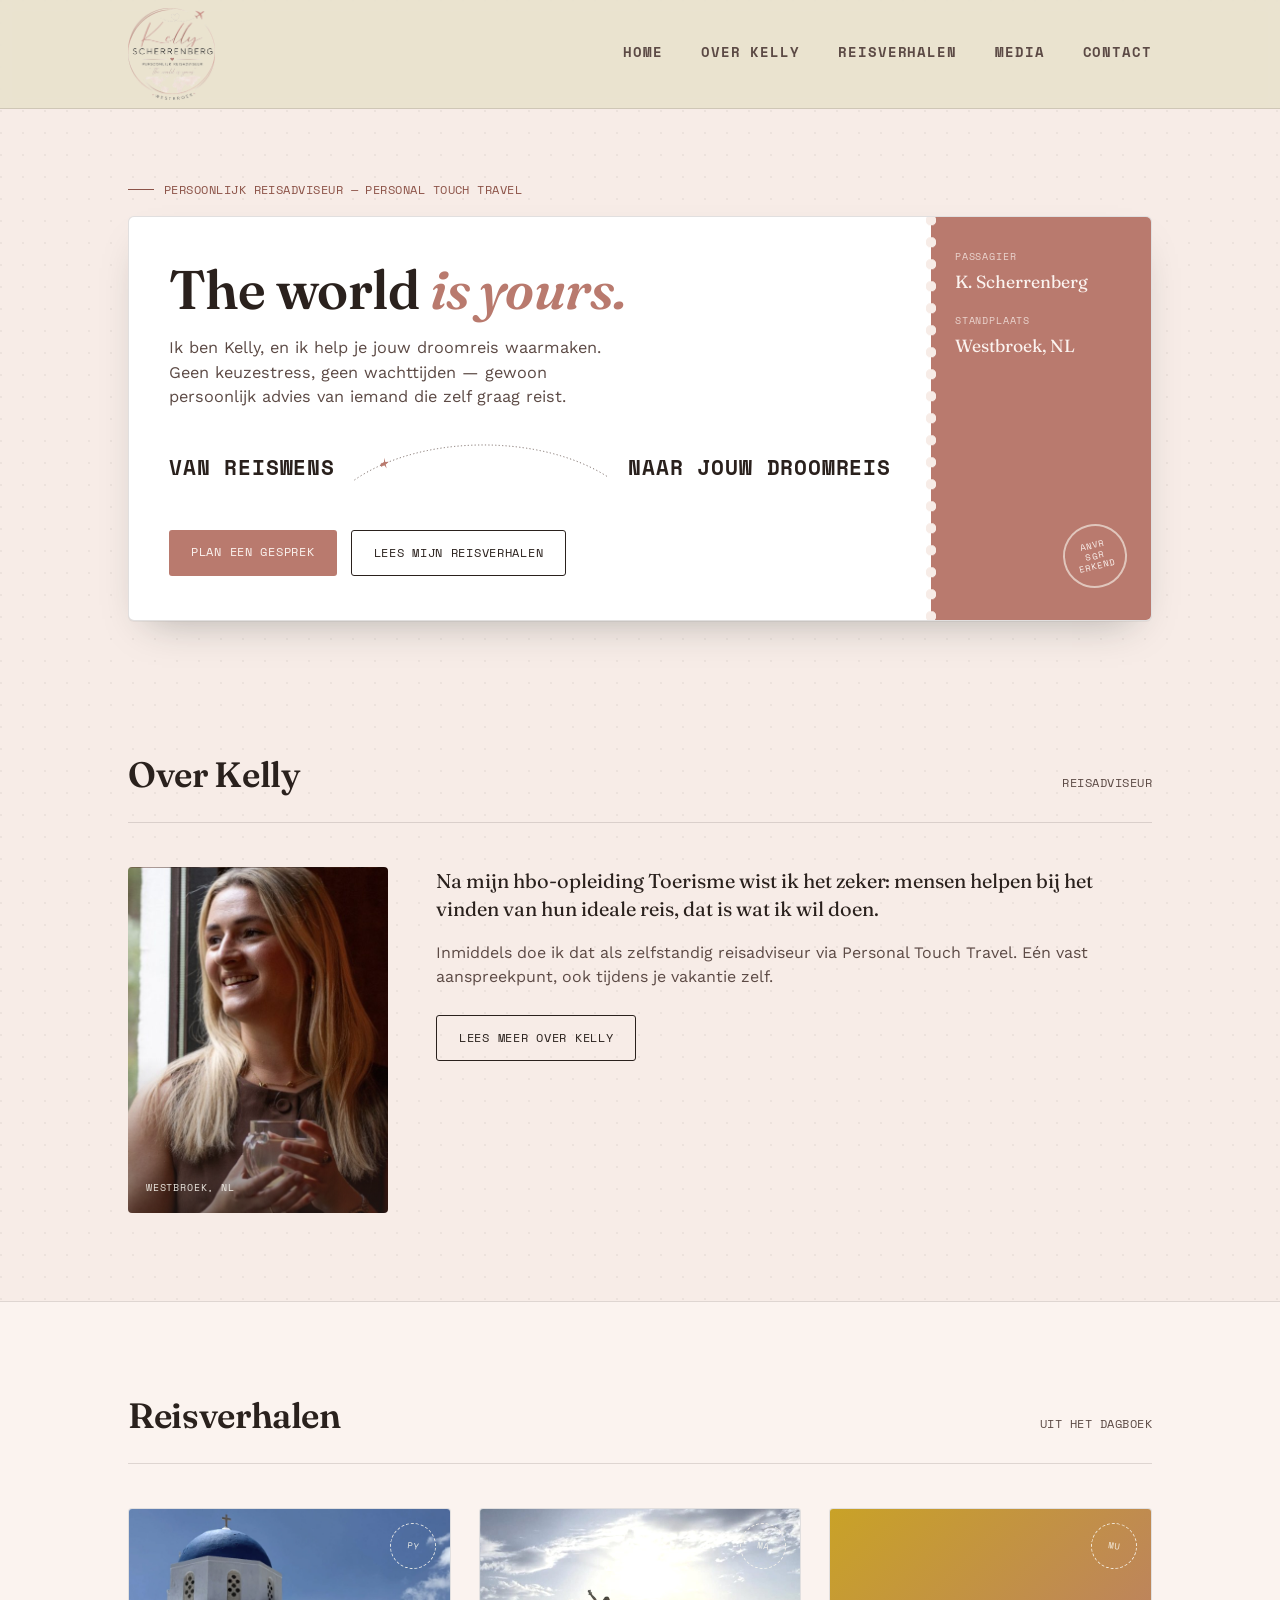
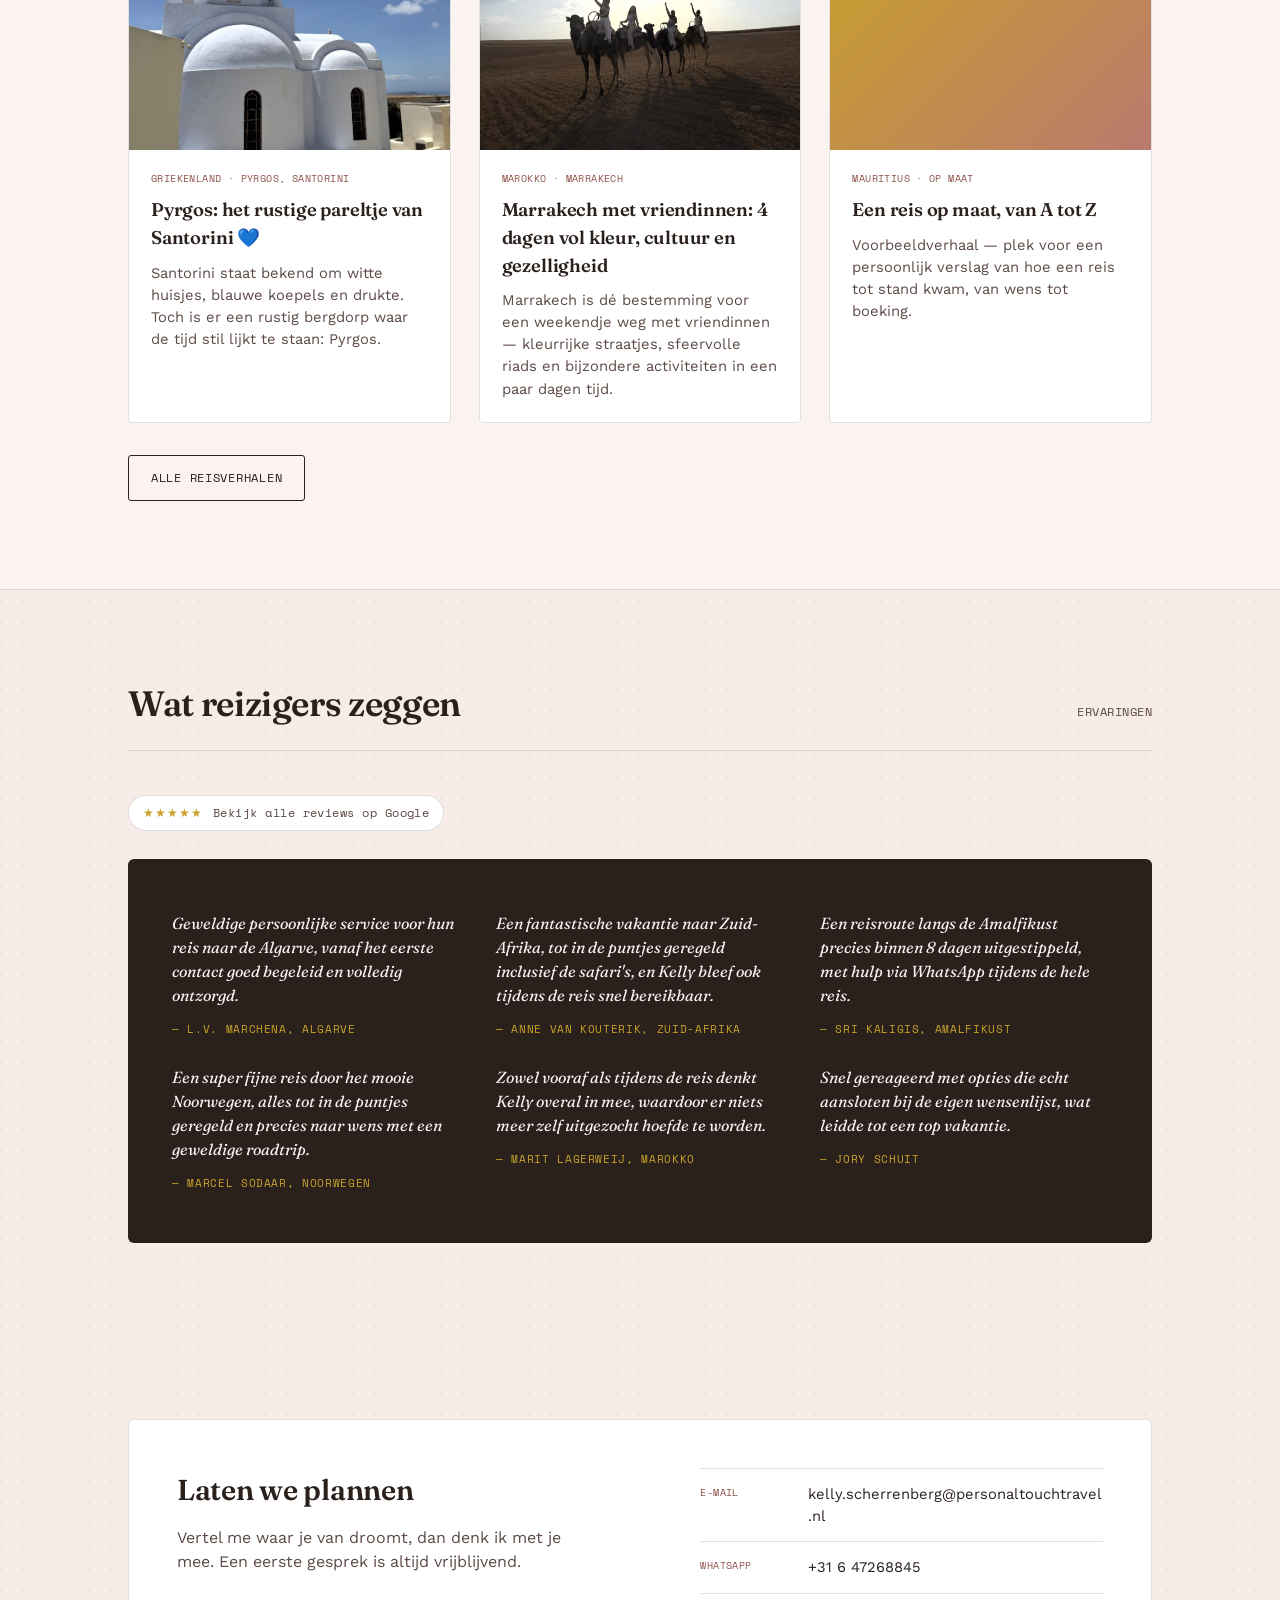
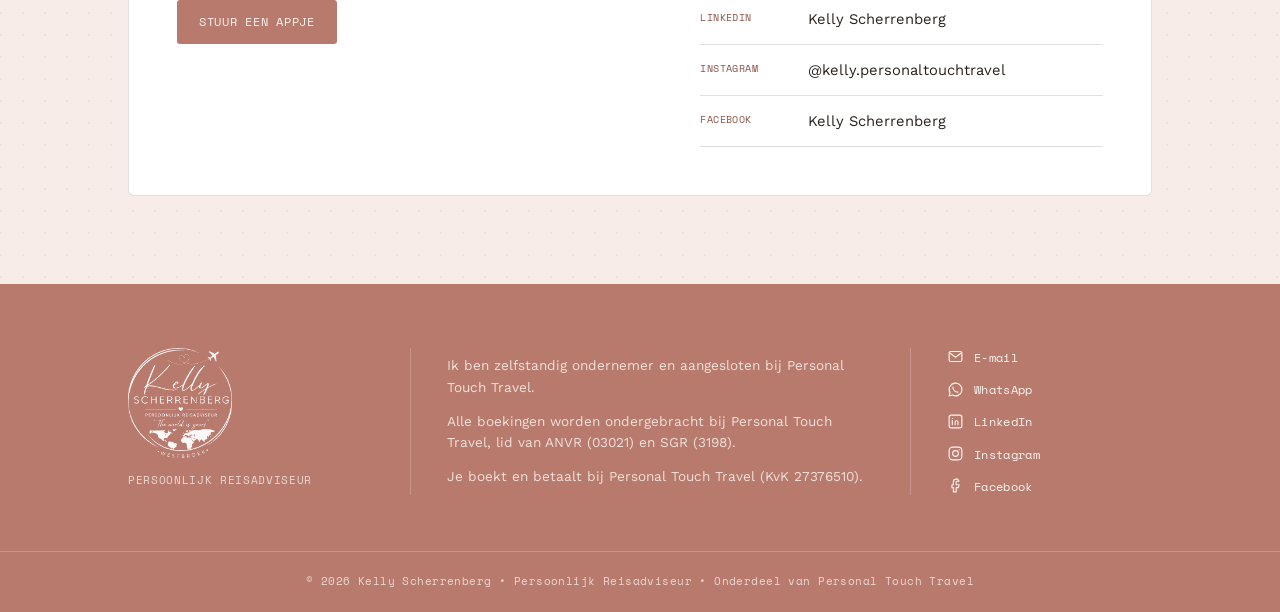
==== index.html @ fbbd12fb "Fix hero flight-path route text overflowing on mobile" ====
<!DOCTYPE html>
<html lang="nl">
<head>
<meta charset="UTF-8">
<meta name="viewport" content="width=device-width, initial-scale=1.0">
<title>Kelly Scherrenberg — Persoonlijk Reisadviseur</title>
<link rel="preconnect" href="https://fonts.googleapis.com">
<link href="https://fonts.googleapis.com/css2?family=Fraunces:opsz,wght@9..144,400;9..144,500;9..144,600;9..144,700&family=Work+Sans:wght@400;500;600&family=Space+Mono:wght@400;700&display=swap" rel="stylesheet">
<style>
:root{
    --paper:#F7ECE7;
    --paper-light:#FBF3EF;
    --card:#FFFFFF;
    --ink:#2A211D;
    --ink-soft:#5C4A45;
    --teal:#B97A6E;
    --teal-deep:#8C5348;
    --gold:#C9A227;
    --coral:#D9A9A0;
    --line: rgba(42,33,29,0.14);
  }

  *{box-sizing:border-box; margin:0; padding:0;}

  html{scroll-behavior:smooth;}

  body{
    background:var(--paper);
    background-image:
      radial-gradient(circle at 1px 1px, rgba(42,33,29,0.05) 1px, transparent 0);
    background-size: 22px 22px;
    color:var(--ink);
    font-family:'Work Sans', sans-serif;
    line-height:1.5;
    -webkit-font-smoothing:antialiased;
  }

  h1,h2,h3{
    font-family:'Fraunces', serif;
    font-weight:600;
    letter-spacing:-0.01em;
    color:var(--ink);
  }

  .mono{
    font-family:'Space Mono', monospace;
    letter-spacing:0.04em;
    text-transform:uppercase;
  }

  a{color:inherit; text-decoration:none;}

  .wrap{
    max-width:1080px;
    margin:0 auto;
    padding:0 28px;
  }

  /* ---------- NAV ---------- */
  nav{
    position:sticky;
    top:0;
    z-index:50;
    background:rgba(233,226,206,0.92);
    backdrop-filter:blur(6px);
    border-bottom:1px solid var(--line);
  }
  nav .wrap{
    display:flex;
    align-items:center;
    justify-content:space-between;
    padding-top:8px;
    padding-bottom:8px;
  }
  .brand{
    font-family:'Fraunces', serif;
    font-weight:600;
    font-size:1.15rem;
  }
  .brand span{color:var(--teal);}
  .brand-logo{
    height:92px;
    width:auto;
    display:block;
  }
  .nav-links{
    display:flex;
    align-items:center;
    gap:38px;
    font-size:0.85rem;
  }
  .nav-links a{
    font-family:'Space Mono', monospace;
    text-transform:uppercase;
    letter-spacing:0.065em;
    font-size:0.88rem;
    font-weight:700;
    color:var(--ink-soft);
    position:relative;
    padding-bottom:4px;
    transition:color 0.2s ease;
  }
  .nav-links a:hover{color:var(--teal);}
  .nav-links a::after{
    content:'';
    position:absolute;
    left:0; bottom:0;
    width:0%;
    height:1px;
    background:var(--teal);
    transition:width 0.25s ease;
  }
  .nav-links a:hover::after{width:100%;}
  @media (max-width:900px){
    .brand-logo{height:76px;}
  }
  @media (max-width:640px){
    .nav-links{display:none;}
    nav .wrap{padding-top:6px; padding-bottom:6px;}
    .brand-logo{height:60px;}
  }

  /* ---------- HERO / BOARDING PASS ---------- */
  header.hero{
    padding:72px 0 40px;
  }
  .eyebrow{
    font-size:0.72rem;
    color:var(--teal-deep);
    margin-bottom:18px;
    display:flex;
    align-items:center;
    gap:10px;
  }
  .eyebrow::before{
    content:'';
    width:26px;
    height:1px;
    background:var(--teal-deep);
    display:inline-block;
  }

  .boarding-pass{
    background:var(--card);
    border-radius:6px;
    box-shadow: 0 1px 0 rgba(29,43,40,0.05), 0 18px 40px -20px rgba(29,43,40,0.35);
    display:grid;
    grid-template-columns: 1fr 220px;
    overflow:hidden;
    position:relative;
    border:1px solid var(--line);
  }
  .bp-main{
    padding:44px 40px;
    position:relative;
  }
  .bp-main h1{
    font-size:clamp(2.1rem, 4.6vw, 3.4rem);
    line-height:1.05;
    margin-bottom:18px;
  }
  .bp-main h1 em{
    font-style:italic;
    color:var(--teal);
  }
  .bp-main p.lede{
    max-width:460px;
    color:var(--ink-soft);
    font-size:1.02rem;
    margin-bottom:30px;
  }
  .route-row{
    display:flex;
    align-items:center;
    gap:18px;
    margin-bottom:34px;
  }
  .route-city{
    font-family:'Space Mono', monospace;
    font-weight:700;
    font-size:1.3rem;
  }
  .route-map{
    flex:1;
    position:relative;
    height:56px;
    min-width:120px;
  }
  .route-map svg{
    display:block;
    width:100%;
    height:100%;
    overflow:visible;
  }
  .route-path{
    fill:none;
    stroke:var(--ink-soft);
    stroke-width:1.4;
    stroke-linecap:round;
    stroke-dasharray:1 7;
    animation:route-dash-flow 2.8s linear infinite;
  }
  .route-plane{
    fill:var(--teal);
  }
  @keyframes route-dash-flow{
    to{ stroke-dashoffset:-16; }
  }
  @media (prefers-reduced-motion: reduce){
    .route-path{ animation:none; }
  }
  .cta-row{display:flex; gap:14px; flex-wrap:wrap;}
  .btn{
    font-family:'Space Mono', monospace;
    font-size:0.75rem;
    text-transform:uppercase;
    letter-spacing:0.06em;
    padding:13px 22px;
    border-radius:3px;
    display:inline-block;
    transition:transform 0.2s ease, box-shadow 0.2s ease;
  }
  .btn-primary{
    background:var(--teal);
    color:var(--paper-light);
  }
  .btn-primary:hover{
    transform:translateY(-2px);
    box-shadow:0 10px 20px -10px var(--teal-deep);
  }
  .btn-ghost{
    border:1px solid var(--ink);
    color:var(--ink);
  }
  .btn-ghost:hover{background:var(--ink); color:var(--paper-light);}

  .bp-stub{
    background:var(--teal);
    color:var(--paper-light);
    padding:32px 24px;
    position:relative;
    display:flex;
    flex-direction:column;
    justify-content:space-between;
  }
  .bp-stub::before{
    content:'';
    position:absolute;
    left:-8px; top:0; bottom:0;
    width:16px;
    background-image: radial-gradient(circle, var(--paper) 5px, transparent 5.5px);
    background-size: 16px 22px;
    background-repeat: repeat-y;
    background-position: center;
  }
  .stub-label{
    font-family:'Space Mono', monospace;
    font-size:0.65rem;
    text-transform:uppercase;
    letter-spacing:0.08em;
    opacity:0.75;
    margin-bottom:4px;
  }
  .stub-value{
    font-family:'Fraunces', serif;
    font-size:1.1rem;
    margin-bottom:18px;
  }
  .stamp-badge{
    align-self:flex-end;
    width:64px;
    height:64px;
    border:2px solid rgba(251,248,241,0.6);
    border-radius:50%;
    display:flex;
    align-items:center;
    justify-content:center;
    text-align:center;
    font-family:'Space Mono', monospace;
    font-size:0.55rem;
    text-transform:uppercase;
    letter-spacing:0.04em;
    transform:rotate(-14deg);
    line-height:1.2;
  }

  @media (max-width:760px){
    .boarding-pass{grid-template-columns:1fr;}
    .bp-stub{
      flex-direction:row;
      align-items:center;
      gap:20px;
    }
    .bp-stub::before{
      left:0; right:0; top:-8px; bottom:auto; height:16px; width:auto;
      background-size:22px 16px;
      background-position:center;
    }
    .stamp-badge{align-self:center; flex-shrink:0;}
    .bp-main{padding:32px 26px;}
    .route-row{
      flex-direction:column;
      align-items:flex-start;
      gap:12px;
    }
    .route-city{font-size:1.05rem;}
    .route-map{
      width:100%;
      min-width:0;
      height:44px;
    }
  }

  /* ---------- SECTION SHARED ---------- */
  section{padding:88px 0;}
  .section-head{
    display:flex;
    align-items:baseline;
    justify-content:space-between;
    margin-bottom:44px;
    flex-wrap:wrap;
    gap:12px;
    border-bottom:1px solid var(--line);
    padding-bottom:20px;
  }
  .section-head h2{font-size:clamp(1.6rem, 3vw, 2.2rem);}
  .section-num{
    font-family:'Space Mono', monospace;
    font-size:0.75rem;
    color:var(--ink-soft);
  }

  /* ---------- ABOUT ---------- */
  .about-grid{
    display:grid;
    grid-template-columns: 260px 1fr;
    gap:48px;
    align-items:start;
  }
  .about-photo{
    aspect-ratio: 3/4;
    background-image: linear-gradient(0deg, rgba(42,33,29,0.55) 0%, rgba(42,33,29,0) 45%), url('[data-uri]');
    background-size:cover;
    background-position:center;
    border-radius:4px;
    position:relative;
    overflow:hidden;
    display:flex;
    align-items:flex-end;
    padding:18px;
  }
  .about-photo::after{
    content:'WESTBROEK, NL';
    font-family:'Space Mono', monospace;
    font-size:0.65rem;
    color:rgba(251,248,241,0.9);
    letter-spacing:0.08em;
  }
  .about-copy p{margin-bottom:18px; color:var(--ink-soft);}
  .about-copy p:first-of-type{
    font-family:'Fraunces', serif;
    font-size:1.25rem;
    color:var(--ink);
    line-height:1.4;
  }
  .facts{
    display:grid;
    grid-template-columns:repeat(3,1fr);
    gap:18px;
    margin-top:28px;
  }
  .fact{
    border:1px solid var(--line);
    border-radius:4px;
    padding:16px;
    background:var(--card);
  }
  .fact .mono{font-size:0.62rem; color:var(--teal-deep); margin-bottom:6px; display:block;}
  .fact strong{font-family:'Fraunces', serif; font-size:1rem;}

  @media (max-width:700px){
    .about-grid{grid-template-columns:1fr;}
    .about-photo{aspect-ratio:16/9;}
    .facts{grid-template-columns:1fr 1fr;}
  }

  /* ---------- POSTCARDS / STORIES ---------- */
  .postcard-grid{
    display:grid;
    grid-template-columns:repeat(3, 1fr);
    gap:28px;
  }
  .postcard{
    display:block;
    background:var(--card);
    border:1px solid var(--line);
    border-radius:4px;
    overflow:hidden;
    position:relative;
    transition:transform 0.3s ease, box-shadow 0.3s ease;
  }
  .postcard:hover{
    transform:translateY(-6px) rotate(-0.6deg);
    box-shadow:0 22px 40px -22px rgba(29,43,40,0.4);
  }
  .postcard-photo{
    aspect-ratio:4/3;
    background:linear-gradient(135deg, var(--gold) 0%, var(--teal) 100%);
    position:relative;
  }
  .postcard-stamp{
    position:absolute;
    top:14px; right:14px;
    width:46px; height:46px;
    border:1.5px dashed rgba(251,248,241,0.85);
    border-radius:50%;
    display:flex;
    align-items:center;
    justify-content:center;
    font-family:'Space Mono', monospace;
    font-size:0.55rem;
    color:rgba(251,248,241,0.9);
    transform:rotate(8deg);
    text-align:center;
  }
  .postcard-body{padding:22px;}
  .postcard-body .mono{font-size:0.62rem; color:var(--teal-deep); margin-bottom:10px; display:block;}
  .postcard-body h3{font-size:1.15rem; margin-bottom:10px;}
  .postcard-body p{color:var(--ink-soft); font-size:0.92rem;}

  @media (max-width:860px){
    .postcard-grid{grid-template-columns:1fr 1fr;}
  }
  @media (max-width:600px){
    .postcard-grid{grid-template-columns:1fr;}
  }

  /* ---------- QUOTES ---------- */
  .quote-strip{
    background:var(--ink);
    color:var(--paper-light);
    border-radius:6px;
    padding:52px 44px;
    display:grid;
    grid-template-columns:repeat(auto-fit, minmax(280px, 1fr));
    gap:28px 36px;
  }
  .quote-strip blockquote{
    font-family:'Fraunces', serif;
    font-size:1rem;
    line-height:1.5;
    font-style:italic;
  }
  .quote-strip cite{
    display:block;
    margin-top:14px;
    font-family:'Space Mono', monospace;
    font-style:normal;
    font-size:0.68rem;
    letter-spacing:0.06em;
    text-transform:uppercase;
    color:var(--gold);
  }
  .google-badge{
    display:inline-flex;
    align-items:center;
    gap:10px;
    font-family:'Space Mono', monospace;
    font-size:0.72rem;
    letter-spacing:0.04em;
    color:var(--ink-soft);
    border:1px solid var(--line);
    background:var(--card);
    padding:8px 14px;
    border-radius:30px;
  }
  .google-badge .stars{color:var(--gold); letter-spacing:1px;}
  .google-badge:hover{color:var(--teal-deep); border-color:var(--teal);}
  @media (max-width:860px){
    .quote-strip{grid-template-columns:1fr 1fr;}
  }
  @media (max-width:700px){
    .quote-strip{grid-template-columns:1fr; padding:36px 26px;}
  }

  /* ---------- CONTACT ---------- */
  .contact-panel{
    background:var(--card);
    border:1px solid var(--line);
    border-radius:6px;
    padding:48px;
    display:grid;
    grid-template-columns:1.2fr 1fr;
    gap:40px;
  }
  .contact-panel h2{font-size:1.8rem; margin-bottom:14px;}
  .contact-panel p{color:var(--ink-soft); margin-bottom:26px; max-width:420px;}
  .contact-list{list-style:none;}
  .contact-list li{
    padding:14px 0;
    border-top:1px solid var(--line);
    display:grid;
    grid-template-columns:100px 1fr;
    align-items:start;
    gap:8px;
    font-size:0.92rem;
  }
  .contact-list li:last-child{border-bottom:1px solid var(--line);}
  .contact-list .mono{font-size:0.65rem; color:var(--teal-deep); padding-top:2px;}
  .contact-list a{word-break:break-word;}
  .contact-list a:hover{color:var(--teal);}

  @media (max-width:700px){
    .contact-panel{grid-template-columns:1fr; padding:32px 26px;}
  }

  /* ---------- FOOTER ---------- */
  .site-footer{
    background:var(--teal);
    color:var(--paper-light);
    padding:64px 0 0;
  }
  .footer-grid{
    display:grid;
    grid-template-columns:1fr 1.9fr 1fr;
    gap:40px;
    padding-bottom:56px;
  }
  .footer-col{
    padding-left:36px;
    border-left:1px solid rgba(251,248,241,0.22);
  }
  .footer-col:first-child{
    padding-left:0;
    border-left:none;
  }
  .footer-brand{
    display:flex;
    flex-direction:column;
    align-items:flex-start;
    gap:14px;
  }
  .footer-logo{
    height:110px;
    width:auto;
    filter:brightness(0) invert(1);
    opacity:0.96;
  }
  .footer-tagline{
    font-family:'Space Mono', monospace;
    font-size:0.7rem;
    text-transform:uppercase;
    letter-spacing:0.06em;
    color:rgba(251,248,241,0.75);
  }
  .footer-legal{
    display:flex;
    flex-direction:column;
    justify-content:center;
  }
  .footer-legal p{
    font-size:0.85rem;
    line-height:1.6;
    color:rgba(251,248,241,0.82);
    margin-bottom:12px;
  }
  .footer-legal p:last-child{margin-bottom:0;}
  .footer-contact{
    display:flex;
    flex-direction:column;
    gap:14px;
  }
  .footer-contact-link{
    display:flex;
    align-items:center;
    gap:10px;
    font-family:'Space Mono', monospace;
    font-size:0.76rem;
    letter-spacing:0.03em;
    color:var(--paper-light);
    cursor:pointer;
    transition:color 0.2s ease, transform 0.2s ease;
    width:fit-content;
  }
  .footer-contact-link svg{
    width:17px;
    height:17px;
    flex-shrink:0;
    transition:transform 0.2s ease;
  }
  .footer-contact-link:hover{
    color:var(--gold);
    transform:translateX(3px);
  }
  .footer-contact-link:hover svg{transform:scale(1.12);}
  .footer-bottom{
    border-top:1px solid rgba(251,248,241,0.22);
    padding:22px 0;
    text-align:center;
  }
  .footer-bottom p{
    font-family:'Space Mono', monospace;
    font-size:0.66rem;
    letter-spacing:0.04em;
    color:rgba(251,248,241,0.75);
  }
  @media (max-width:900px){
    .footer-grid{grid-template-columns:1fr 1fr; row-gap:44px;}
    .footer-col:nth-child(3){border-left:none; padding-left:0;}
  }
  @media (max-width:600px){
    .footer-grid{grid-template-columns:1fr; row-gap:36px; padding-bottom:40px;}
    .footer-col{border-left:none; padding-left:0; border-top:1px solid rgba(251,248,241,0.22); padding-top:32px;}
    .footer-col:first-child{border-top:none; padding-top:0;}
  }

  /* ---------- REVEAL ---------- */
  .reveal{
    opacity:0;
    transform:translateY(18px);
    transition:opacity 0.7s ease, transform 0.7s ease;
  }
  .reveal.in{opacity:1; transform:translateY(0);}

  @media (prefers-reduced-motion: reduce){
    .reveal{opacity:1; transform:none; transition:none;}
    .postcard:hover{transform:none;}
  }

  a:focus-visible, .btn:focus-visible{
    outline:2px solid var(--teal-deep);
    outline-offset:3px;
  }
</style>
</head>
<body>

<nav>
  <div class="wrap">
    <a href="index.html"><img class="brand-logo" src="images/logo.png" alt="Kelly Scherrenberg — Persoonlijk Reisadviseur"></a>
    <div class="nav-links">
      <a href="index.html">Home</a>
      <a href="over-kelly.html">Over Kelly</a>
      <a href="reisverhalen.html">Reisverhalen</a>
      <a href="media.html">Media</a>
      <a href="contact.html">Contact</a>
    </div>
  </div>
</nav>

<header class="hero">
  <div class="wrap">
    <div class="eyebrow mono">Persoonlijk reisadviseur — Personal Touch Travel</div>

    <div class="boarding-pass reveal">
      <div class="bp-main">
        <h1>The world <em>is yours.</em></h1>
        <p class="lede">Ik ben Kelly, en ik help je jouw droomreis waarmaken. Geen keuzestress, geen wachttijden — gewoon persoonlijk advies van iemand die zelf graag reist.</p>

        <div class="route-row">
          <span class="route-city mono">Van reiswens</span>
          <span class="route-map">
            <svg viewBox="0 0 600 90" preserveAspectRatio="none" aria-hidden="true" focusable="false">
              <path id="flight-route" class="route-path" d="M4,64 C160,-10 440,-10 596,60"/>
              <g class="route-plane">
                <path d="M11,0 L3,-2 L3,-9 L0,-3 L-6,-2 L-6,-4 L-9,-1 L-9,1 L-6,4 L-6,2 L0,3 L3,9 L3,2 Z"/>
                <animateMotion dur="13s" repeatCount="indefinite" rotate="auto">
                  <mpath href="#flight-route"/>
                </animateMotion>
              </g>
            </svg>
          </span>
          <span class="route-city mono">Naar jouw droomreis</span>
        </div>

        <div class="cta-row">
          <a href="contact.html#contact" class="btn btn-primary">Plan een gesprek</a>
          <a href="reisverhalen.html" class="btn btn-ghost">Lees mijn reisverhalen</a>
        </div>
      </div>
      <div class="bp-stub">
        <div>
          <div class="stub-label">Passagier</div>
          <div class="stub-value">K. Scherrenberg</div>
          <div class="stub-label">Standplaats</div>
          <div class="stub-value">Westbroek, NL</div>
        </div>
        <div class="stamp-badge">ANVR<br>SGR<br>Erkend</div>
      </div>
    </div>
  </div>
</header>

<section>
  <div class="wrap">
    <div class="section-head">
      <h2>Over Kelly</h2>
      <span class="section-num mono">Reisadviseur</span>
    </div>
    <div class="about-grid">
      <div class="about-photo reveal"></div>
      <div class="about-copy reveal">
        <p>Na mijn hbo-opleiding Toerisme wist ik het zeker: mensen helpen bij het vinden van hun ideale reis, dat is wat ik wil doen.</p>
        <p>Inmiddels doe ik dat als zelfstandig reisadviseur via Personal Touch Travel. Eén vast aanspreekpunt, ook tijdens je vakantie zelf.</p>
        <a href="over-kelly.html" class="btn btn-ghost" style="margin-top:8px;">Lees meer over Kelly</a>
      </div>
    </div>
  </div>
</section>

<section style="background:var(--paper-light); border-top:1px solid var(--line); border-bottom:1px solid var(--line);">
  <div class="wrap">
    <div class="section-head">
      <h2>Reisverhalen</h2>
      <span class="section-num mono">Uit het dagboek</span>
    </div>
    <div class="postcard-grid" id="postcard-grid-preview"></div>
    <a href="reisverhalen.html" class="btn btn-ghost" style="margin-top:32px; display:inline-block;">Alle reisverhalen</a>
  </div>
</section>

<section>
  <div class="wrap">
    <div class="section-head">
      <h2>Wat reizigers zeggen</h2>
      <span class="section-num mono">Ervaringen</span>
    </div>
    <a href="https://www.google.com/search?q=Kelly+Scherrenberg+Personal+Touch+Travel+Reviews" target="_blank" rel="noopener" class="google-badge" style="margin-bottom:28px;">
      <span class="stars">★★★★★</span> Bekijk alle reviews op Google
    </a>
    <div class="quote-strip reveal" id="quote-strip"></div>
  </div>
</section>

<section>
  <div class="wrap">
    <div class="contact-panel reveal">
      <div>
        <h2>Laten we plannen</h2>
        <p>Vertel me waar je van droomt, dan denk ik met je mee. Een eerste gesprek is altijd vrijblijvend.</p>
        <a href="https://wa.me/31647268845" target="_blank" rel="noopener" class="btn btn-primary">Stuur een appje</a>
      </div>
      <ul class="contact-list">
        <li><span class="mono">E-mail</span><a href="mailto:kelly.scherrenberg@personaltouchtravel.nl">kelly.scherrenberg@personaltouchtravel.nl</a></li>
        <li><span class="mono">WhatsApp</span><a href="https://wa.me/31647268845" target="_blank" rel="noopener">+31 6 47268845</a></li>
        <li><span class="mono">LinkedIn</span><a href="https://www.linkedin.com/in/kelly-scherrenberg/" target="_blank" rel="noopener">Kelly Scherrenberg</a></li>
        <li><span class="mono">Instagram</span><a href="https://www.instagram.com/kelly.personaltouchtravel" target="_blank" rel="noopener">@kelly.personaltouchtravel</a></li>
        <li><span class="mono">Facebook</span><a href="https://www.facebook.com/kellyscherrenbergpersonaltouchtravel" target="_blank" rel="noopener">Kelly Scherrenberg</a></li>
      </ul>
    </div>
  </div>
</section>

<footer class="site-footer">
  <div class="wrap footer-grid">
    <div class="footer-col footer-brand">
      <img class="footer-logo" src="images/logo.png" alt="Kelly Scherrenberg">
      <p class="footer-tagline">Persoonlijk Reisadviseur</p>
    </div>
    <div class="footer-col footer-legal">
      <p>Ik ben zelfstandig ondernemer en aangesloten bij Personal Touch Travel.</p>
      <p>Alle boekingen worden ondergebracht bij Personal Touch Travel, lid van ANVR (03021) en SGR (3198).</p>
      <p>Je boekt en betaalt bij Personal Touch Travel (KvK 27376510).</p>
    </div>
    <div class="footer-col footer-contact">
      <a class="footer-contact-link" href="mailto:kelly.scherrenberg@personaltouchtravel.nl">
        <svg viewBox="0 0 24 24" fill="none" stroke="currentColor" stroke-width="1.6" stroke-linecap="round" stroke-linejoin="round"><rect x="3" y="5" width="18" height="14" rx="2"/><path d="M4 7l8 6 8-6"/></svg>
        E-mail
      </a>
      <a class="footer-contact-link" href="https://wa.me/31647268845" target="_blank" rel="noopener">
        <svg viewBox="0 0 24 24" fill="none" stroke="currentColor" stroke-width="1.6" stroke-linecap="round" stroke-linejoin="round"><path d="M12 3a9 9 0 0 0-7.8 13.4L3 21l4.7-1.2A9 9 0 1 0 12 3z"/><path d="M8.3 8.6c0 4.2 3 7.1 7 7.1"/></svg>
        WhatsApp
      </a>
      <a class="footer-contact-link" href="https://www.linkedin.com/in/kelly-scherrenberg/" target="_blank" rel="noopener">
        <svg viewBox="0 0 24 24" fill="none" stroke="currentColor" stroke-width="1.6" stroke-linecap="round" stroke-linejoin="round"><rect x="3" y="3" width="18" height="18" rx="3"/><path d="M7.5 10.5v6M7.5 7.5v.01"/><path d="M11.5 16.5v-3.5a2 2 0 0 1 4 0v3.5M11.5 13v3.5"/></svg>
        LinkedIn
      </a>
      <a class="footer-contact-link" href="https://www.instagram.com/kelly.personaltouchtravel" target="_blank" rel="noopener">
        <svg viewBox="0 0 24 24" fill="none" stroke="currentColor" stroke-width="1.6" stroke-linecap="round" stroke-linejoin="round"><rect x="3" y="3" width="18" height="18" rx="5"/><circle cx="12" cy="12" r="4"/><circle cx="17.2" cy="6.8" r="0.9" fill="currentColor" stroke="none"/></svg>
        Instagram
      </a>
      <a class="footer-contact-link" href="https://www.facebook.com/kellyscherrenbergpersonaltouchtravel" target="_blank" rel="noopener">
        <svg viewBox="0 0 24 24" fill="none" stroke="currentColor" stroke-width="1.6" stroke-linecap="round" stroke-linejoin="round"><path d="M15 3h-2a4 4 0 0 0-4 4v4H7v4h2v6h4v-6h3l1-4h-4V7a1 1 0 0 1 1-1h3z"/></svg>
        Facebook
      </a>
    </div>
  </div>
  <div class="footer-bottom">
    <p>&copy; 2026 Kelly Scherrenberg &bull; Persoonlijk Reisadviseur &bull; Onderdeel van Personal Touch Travel</p>
  </div>
</footer>

<script src="verhalen-data.js"></script>
<script src="reviews-data.js"></script>
<script>
  document.getElementById('postcard-grid-preview').innerHTML = VERHALEN.slice(0, 3).map(v => `
    <a class="postcard reveal" href="verhaal.html?slug=${encodeURIComponent(v.slug)}">
      <div class="postcard-photo"${v.image ? ` style="background-image:url('${v.image}'); background-size:cover; background-position:center;"` : ''}>
        <div class="postcard-stamp">${v.stamp}</div>
      </div>
      <div class="postcard-body">
        <span class="mono">${v.region}</span>
        <h3>${v.title}</h3>
        <p>${v.excerpt}</p>
      </div>
    </a>
  `).join('');

  document.getElementById('quote-strip').innerHTML = REVIEWS.map(r => `
    <blockquote>${r.quote}<cite>— ${r.name}</cite></blockquote>
  `).join('');

  const els = document.querySelectorAll('.reveal');
  const obs = new IntersectionObserver((entries)=>{
    entries.forEach(e=>{
      if(e.isIntersecting){ e.target.classList.add('in'); obs.unobserve(e.target); }
    });
  }, {threshold:0.15});
  els.forEach(el=>obs.observe(el));
</script>

</body>
</html>
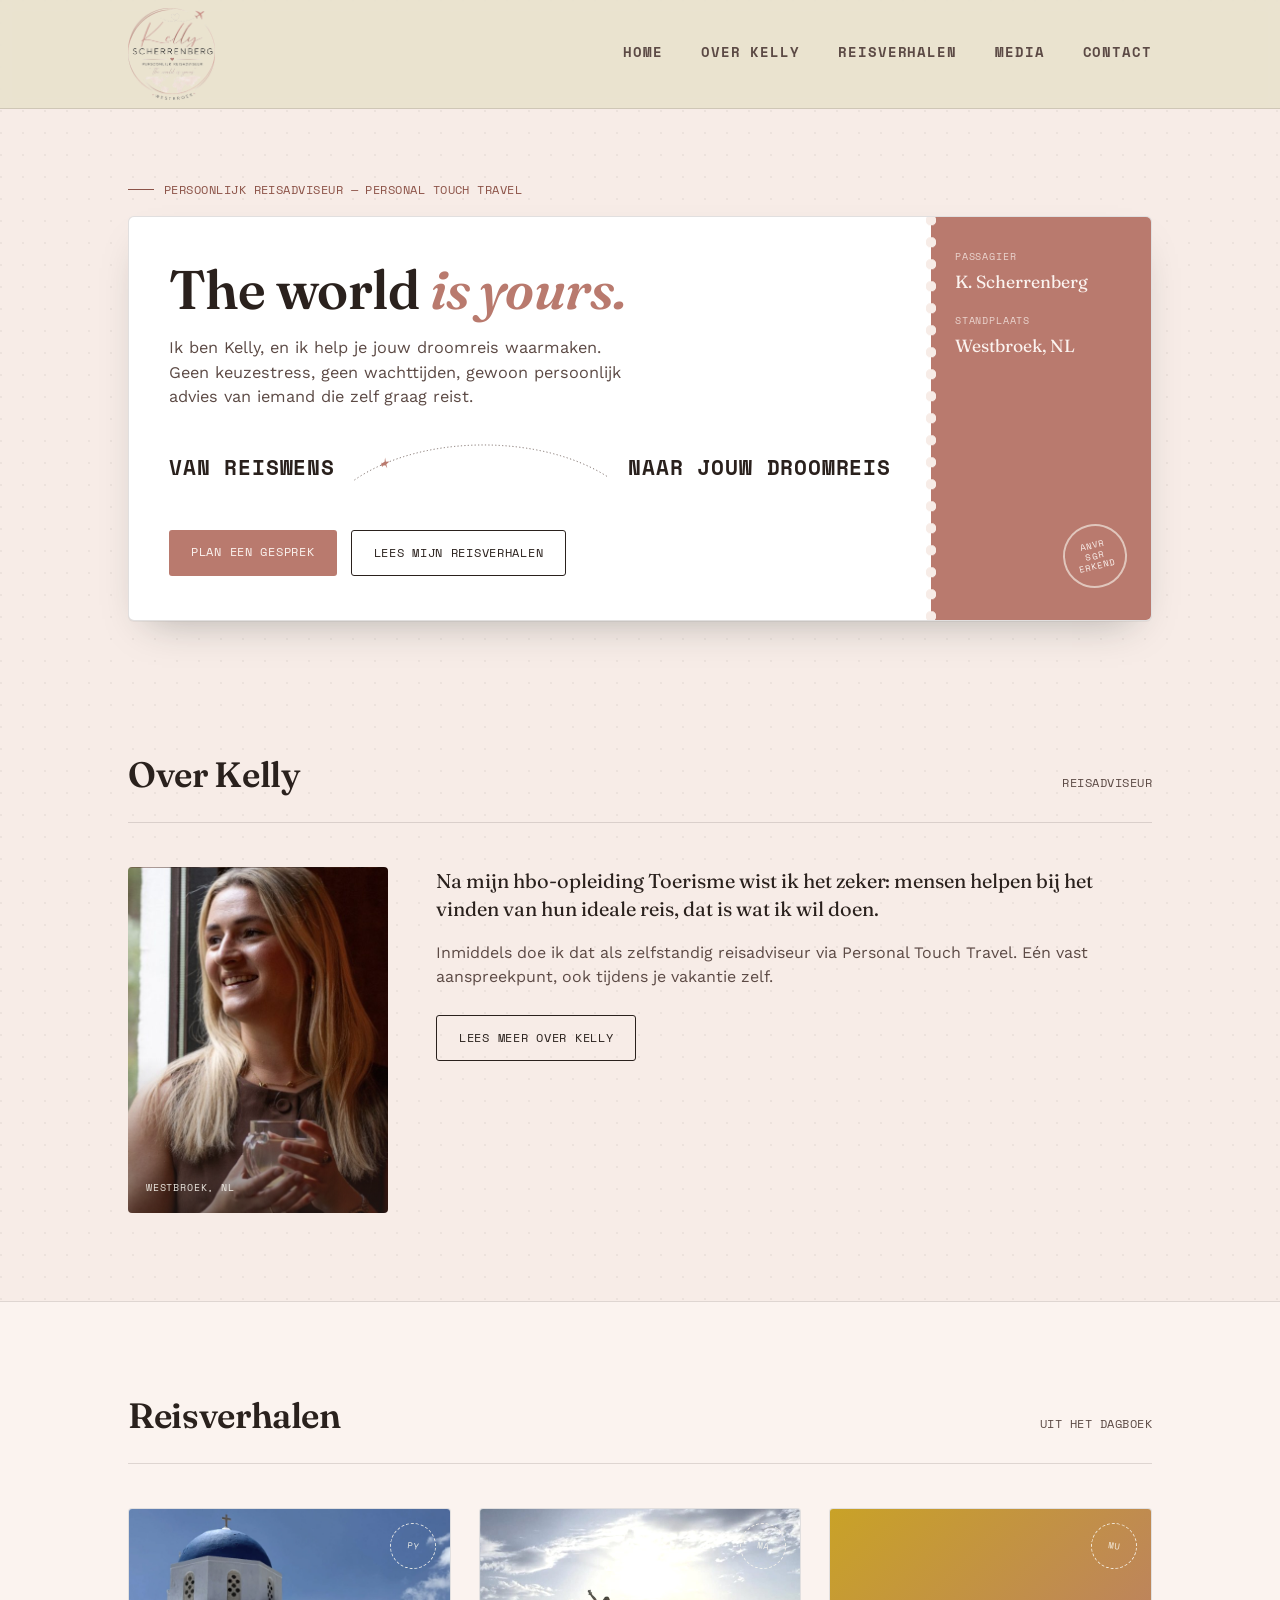
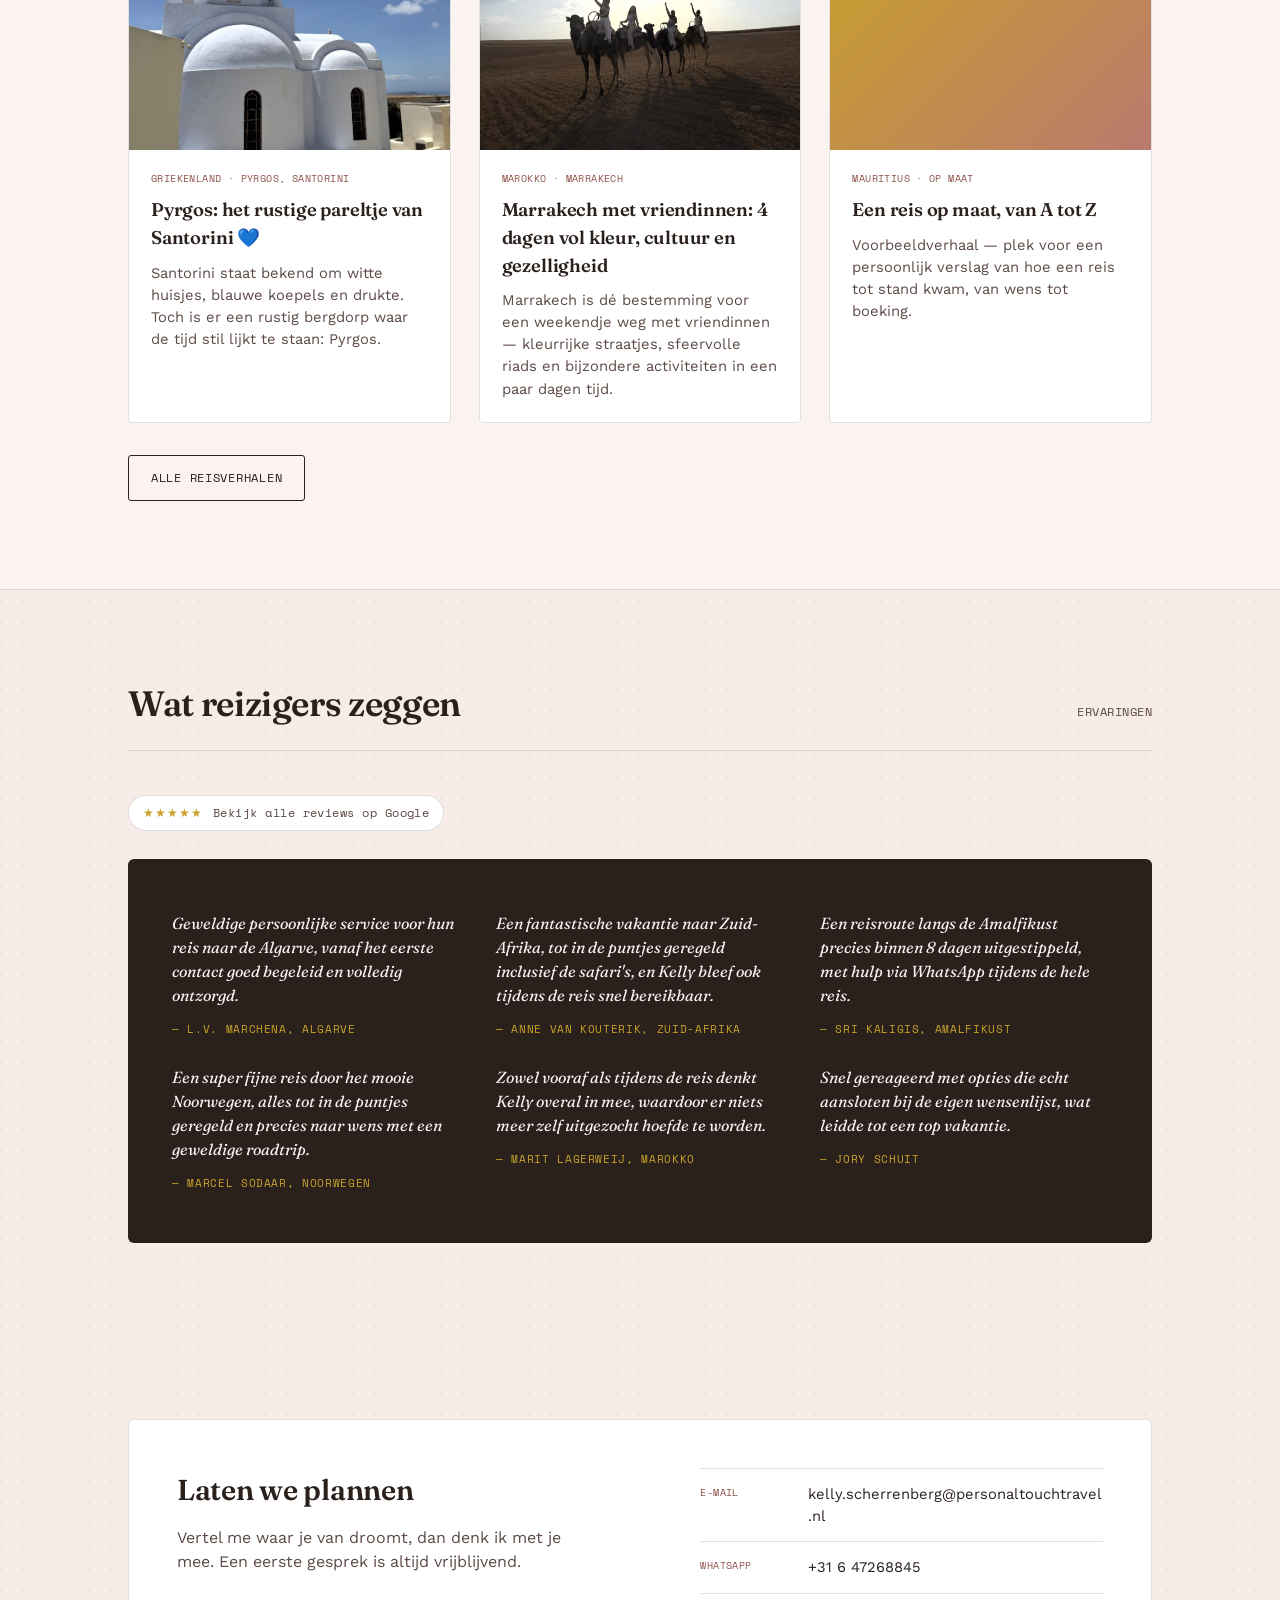
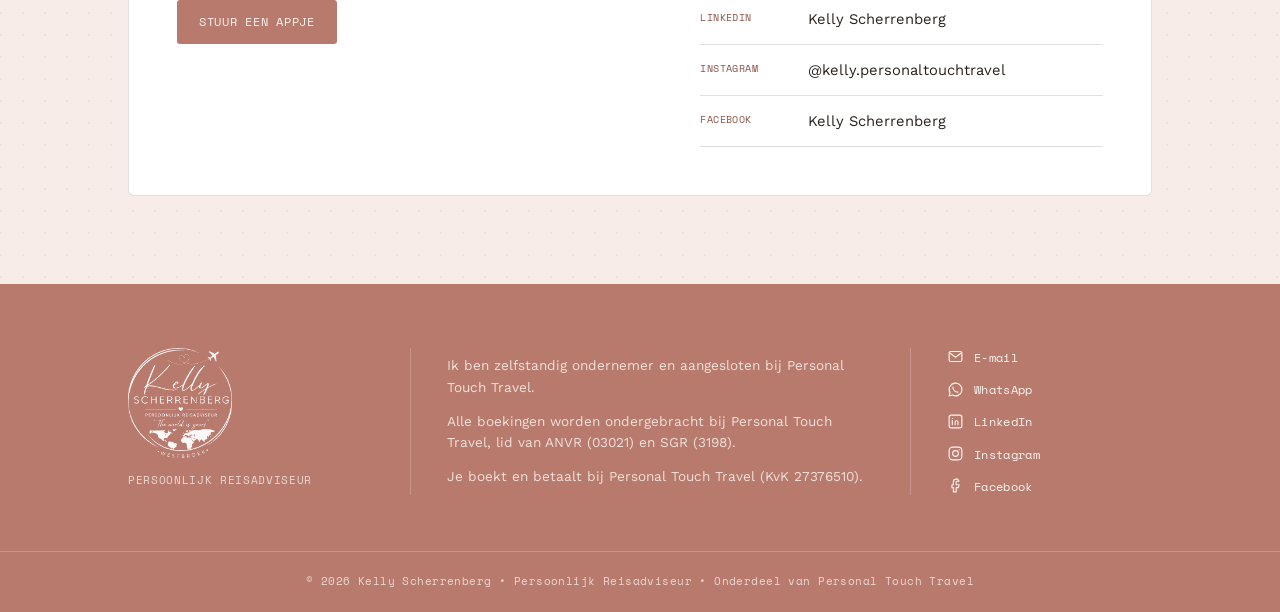
==== commit f04e7b86: "Replace em dash with comma in hero subtext" ====
--- a/index.html
+++ b/index.html
@@ -655,7 +655,7 @@
     <div class="boarding-pass reveal">
       <div class="bp-main">
         <h1>The world <em>is yours.</em></h1>
-        <p class="lede">Ik ben Kelly, en ik help je jouw droomreis waarmaken. Geen keuzestress, geen wachttijden — gewoon persoonlijk advies van iemand die zelf graag reist.</p>
+        <p class="lede">Ik ben Kelly, en ik help je jouw droomreis waarmaken. Geen keuzestress, geen wachttijden, gewoon persoonlijk advies van iemand die zelf graag reist.</p>
 
         <div class="route-row">
           <span class="route-city mono">Van reiswens</span>
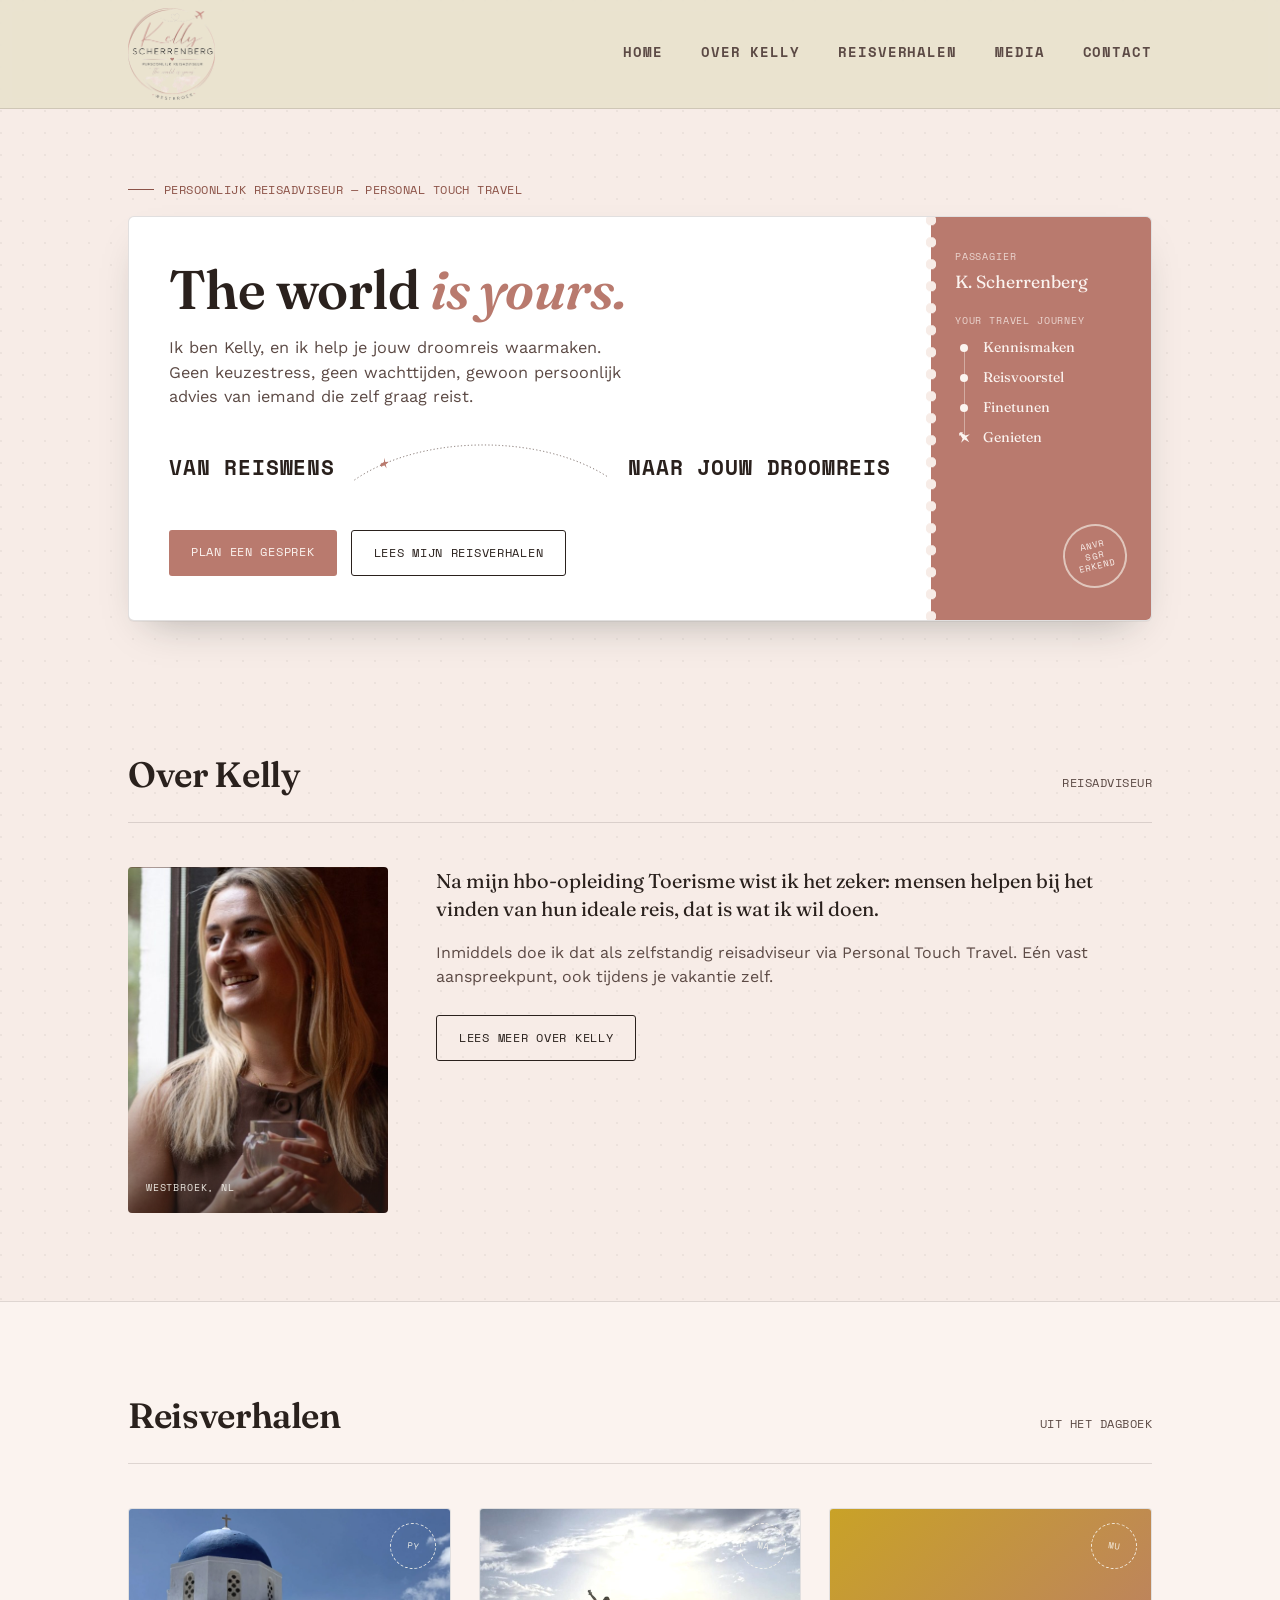
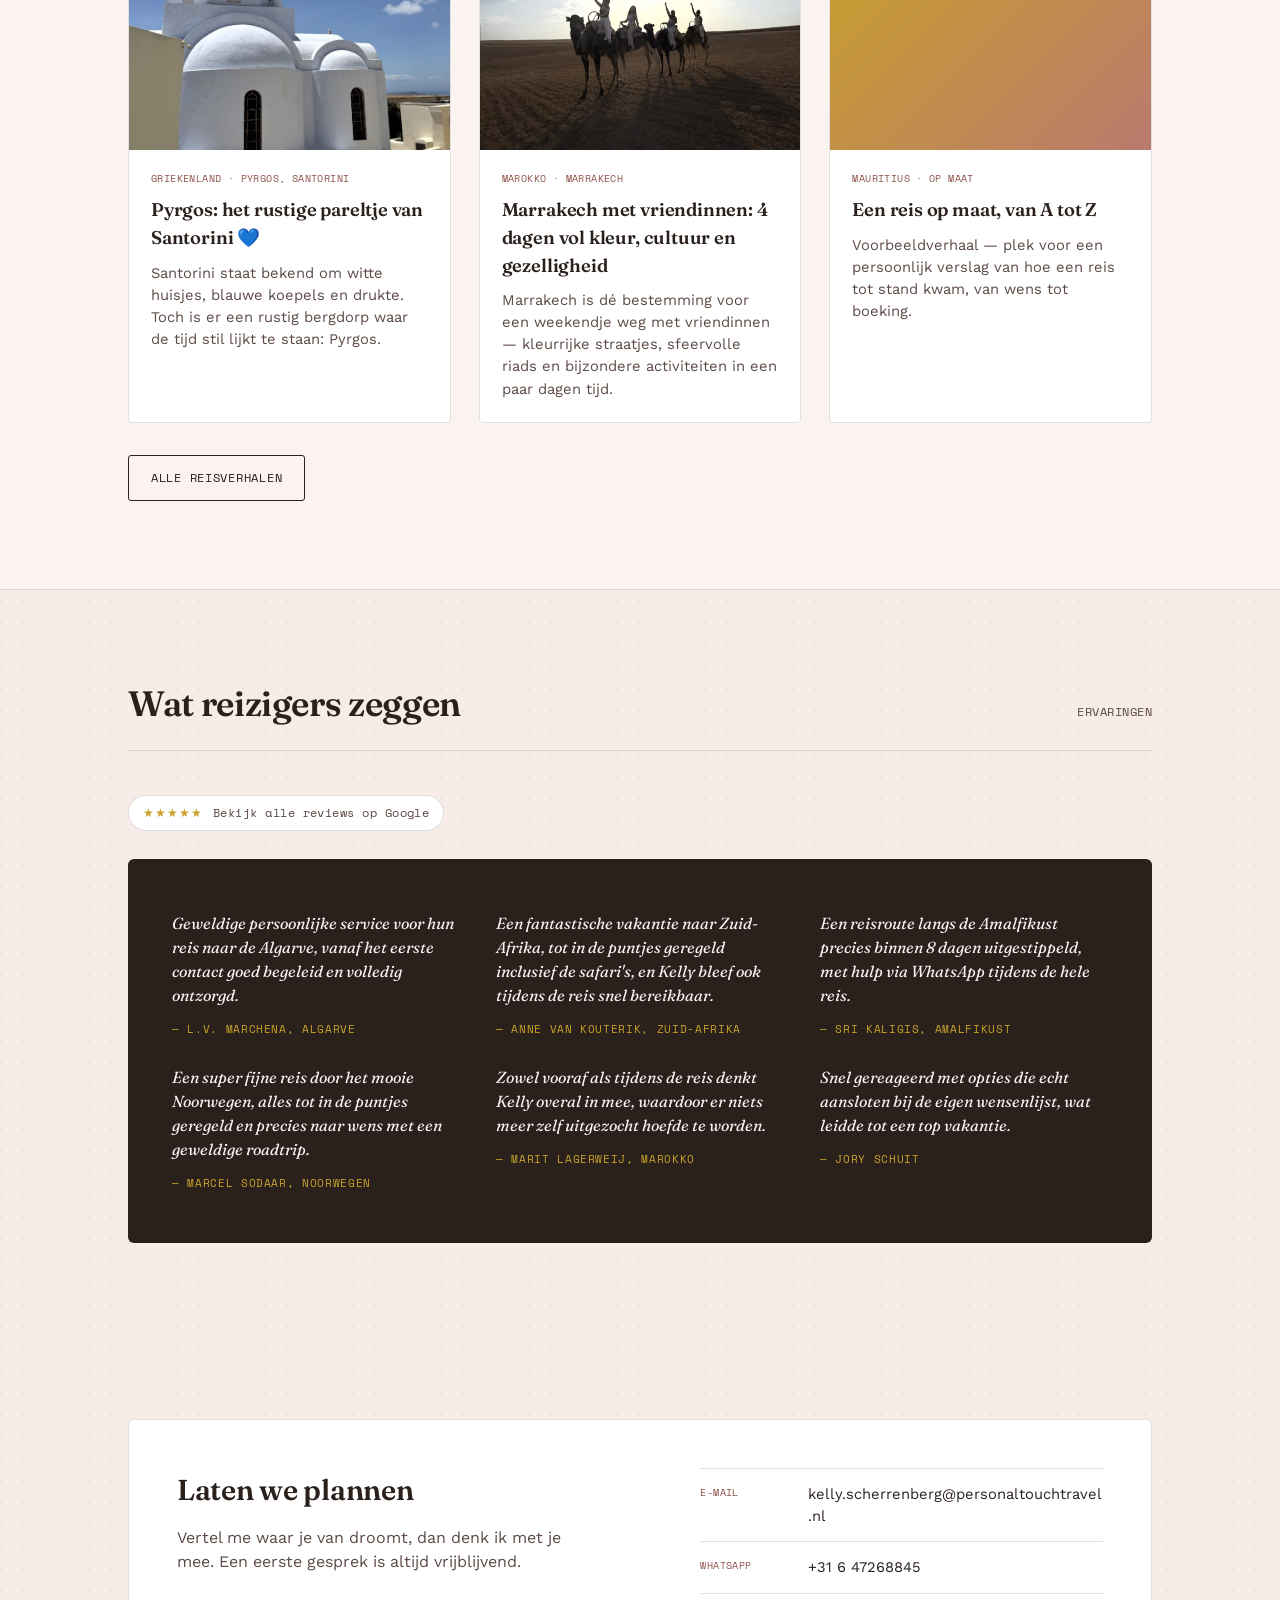
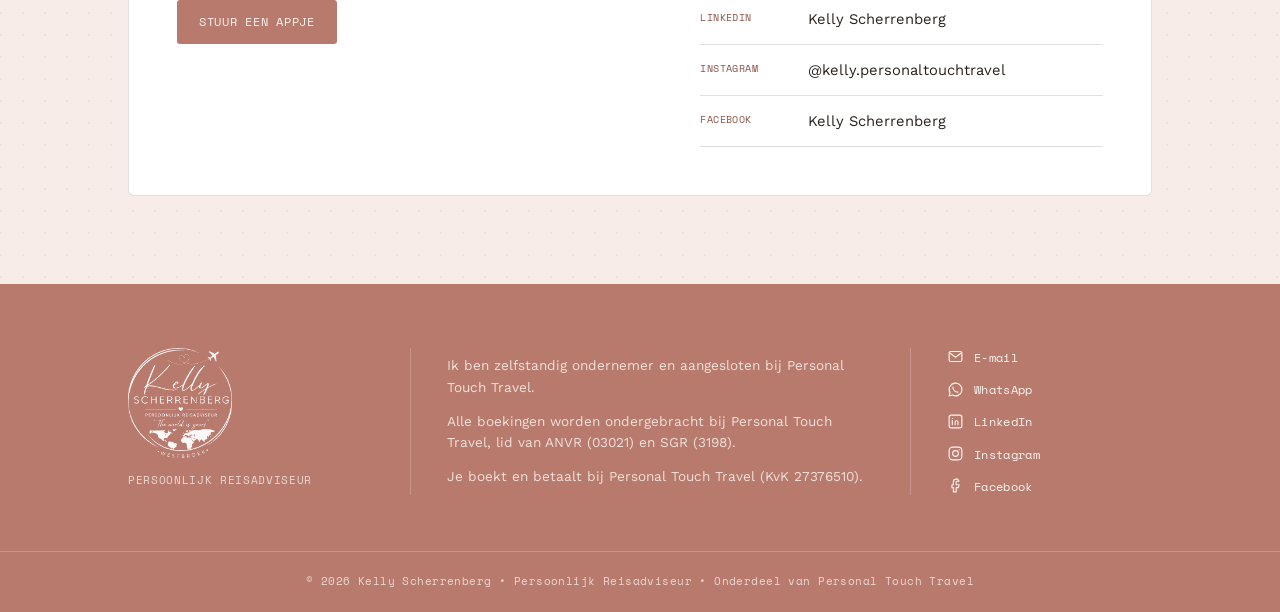
==== commit fdfc5bcc: "Replace Standplaats with a Your Travel Journey timeline on the boarding pass" ====
--- a/index.html
+++ b/index.html
@@ -282,6 +282,50 @@
     letter-spacing:0.04em;
     transform:rotate(-14deg);
     line-height:1.2;
+  }
+  .journey-list{
+    list-style:none;
+    margin:0;
+    padding:0;
+  }
+  .journey-step{
+    display:flex;
+    align-items:center;
+    gap:10px;
+    min-height:30px;
+    position:relative;
+  }
+  .journey-step:not(:last-child)::after{
+    content:'';
+    position:absolute;
+    left:8.5px;
+    top:50%;
+    width:1px;
+    height:30px;
+    background:rgba(251,248,241,0.4);
+  }
+  .journey-marker-slot{
+    width:18px;
+    flex-shrink:0;
+    display:flex;
+    align-items:center;
+    justify-content:center;
+  }
+  .journey-dot{
+    width:8px;
+    height:8px;
+    border-radius:50%;
+    background:var(--paper-light);
+  }
+  .journey-plane{
+    width:15px;
+    height:15px;
+    transform:rotate(45deg);
+    color:var(--paper-light);
+  }
+  .journey-label{
+    font-family:'Fraunces', serif;
+    font-size:0.88rem;
   }
 
   @media (max-width:760px){
@@ -682,8 +726,27 @@
         <div>
           <div class="stub-label">Passagier</div>
           <div class="stub-value">K. Scherrenberg</div>
-          <div class="stub-label">Standplaats</div>
-          <div class="stub-value">Westbroek, NL</div>
+          <div class="stub-label">Your travel journey</div>
+          <ul class="journey-list">
+            <li class="journey-step">
+              <span class="journey-marker-slot"><span class="journey-dot"></span></span>
+              <span class="journey-label">Kennismaken</span>
+            </li>
+            <li class="journey-step">
+              <span class="journey-marker-slot"><span class="journey-dot"></span></span>
+              <span class="journey-label">Reisvoorstel</span>
+            </li>
+            <li class="journey-step">
+              <span class="journey-marker-slot"><span class="journey-dot"></span></span>
+              <span class="journey-label">Finetunen</span>
+            </li>
+            <li class="journey-step">
+              <span class="journey-marker-slot">
+                <svg class="journey-plane" viewBox="-10 -10 22 20" fill="currentColor"><path d="M11,0 L3,-2 L3,-9 L0,-3 L-6,-2 L-6,-4 L-9,-1 L-9,1 L-6,4 L-6,2 L0,3 L3,9 L3,2 Z"/></svg>
+              </span>
+              <span class="journey-label">Genieten</span>
+            </li>
+          </ul>
         </div>
         <div class="stamp-badge">ANVR<br>SGR<br>Erkend</div>
       </div>
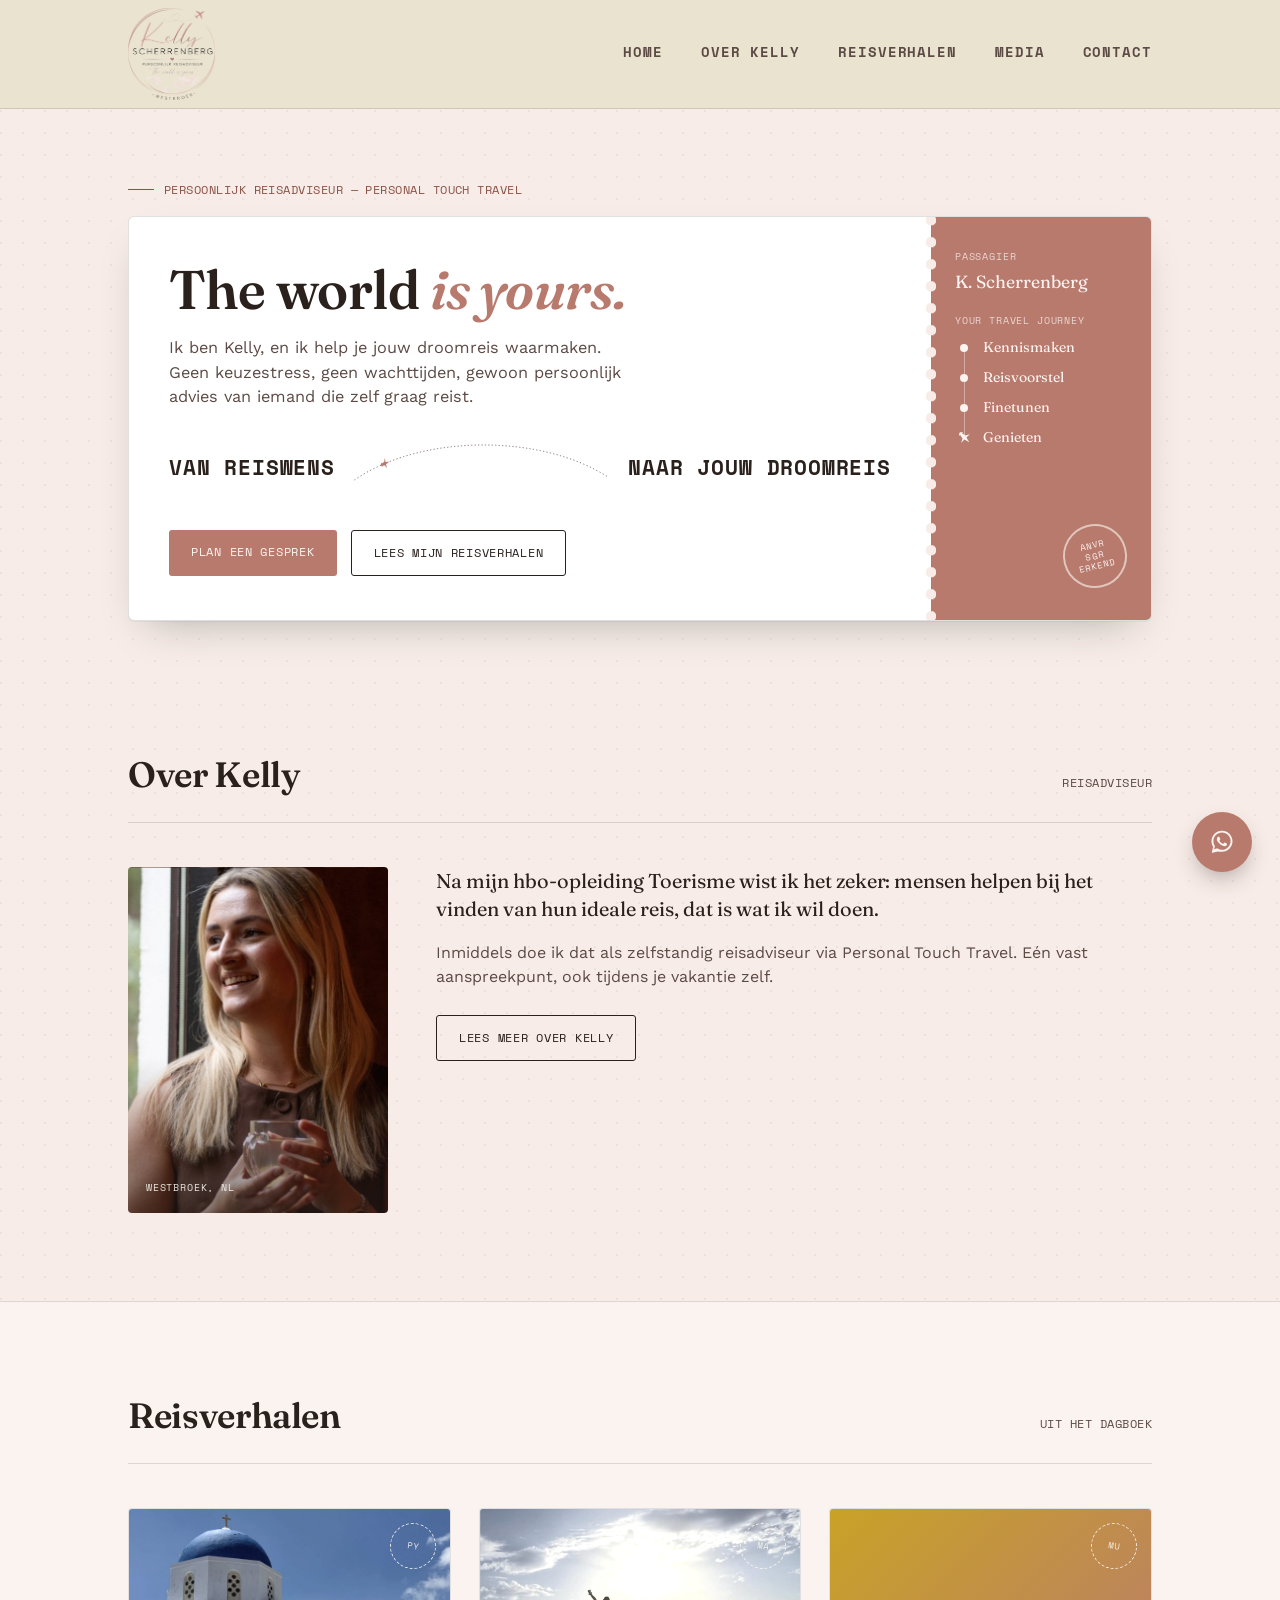
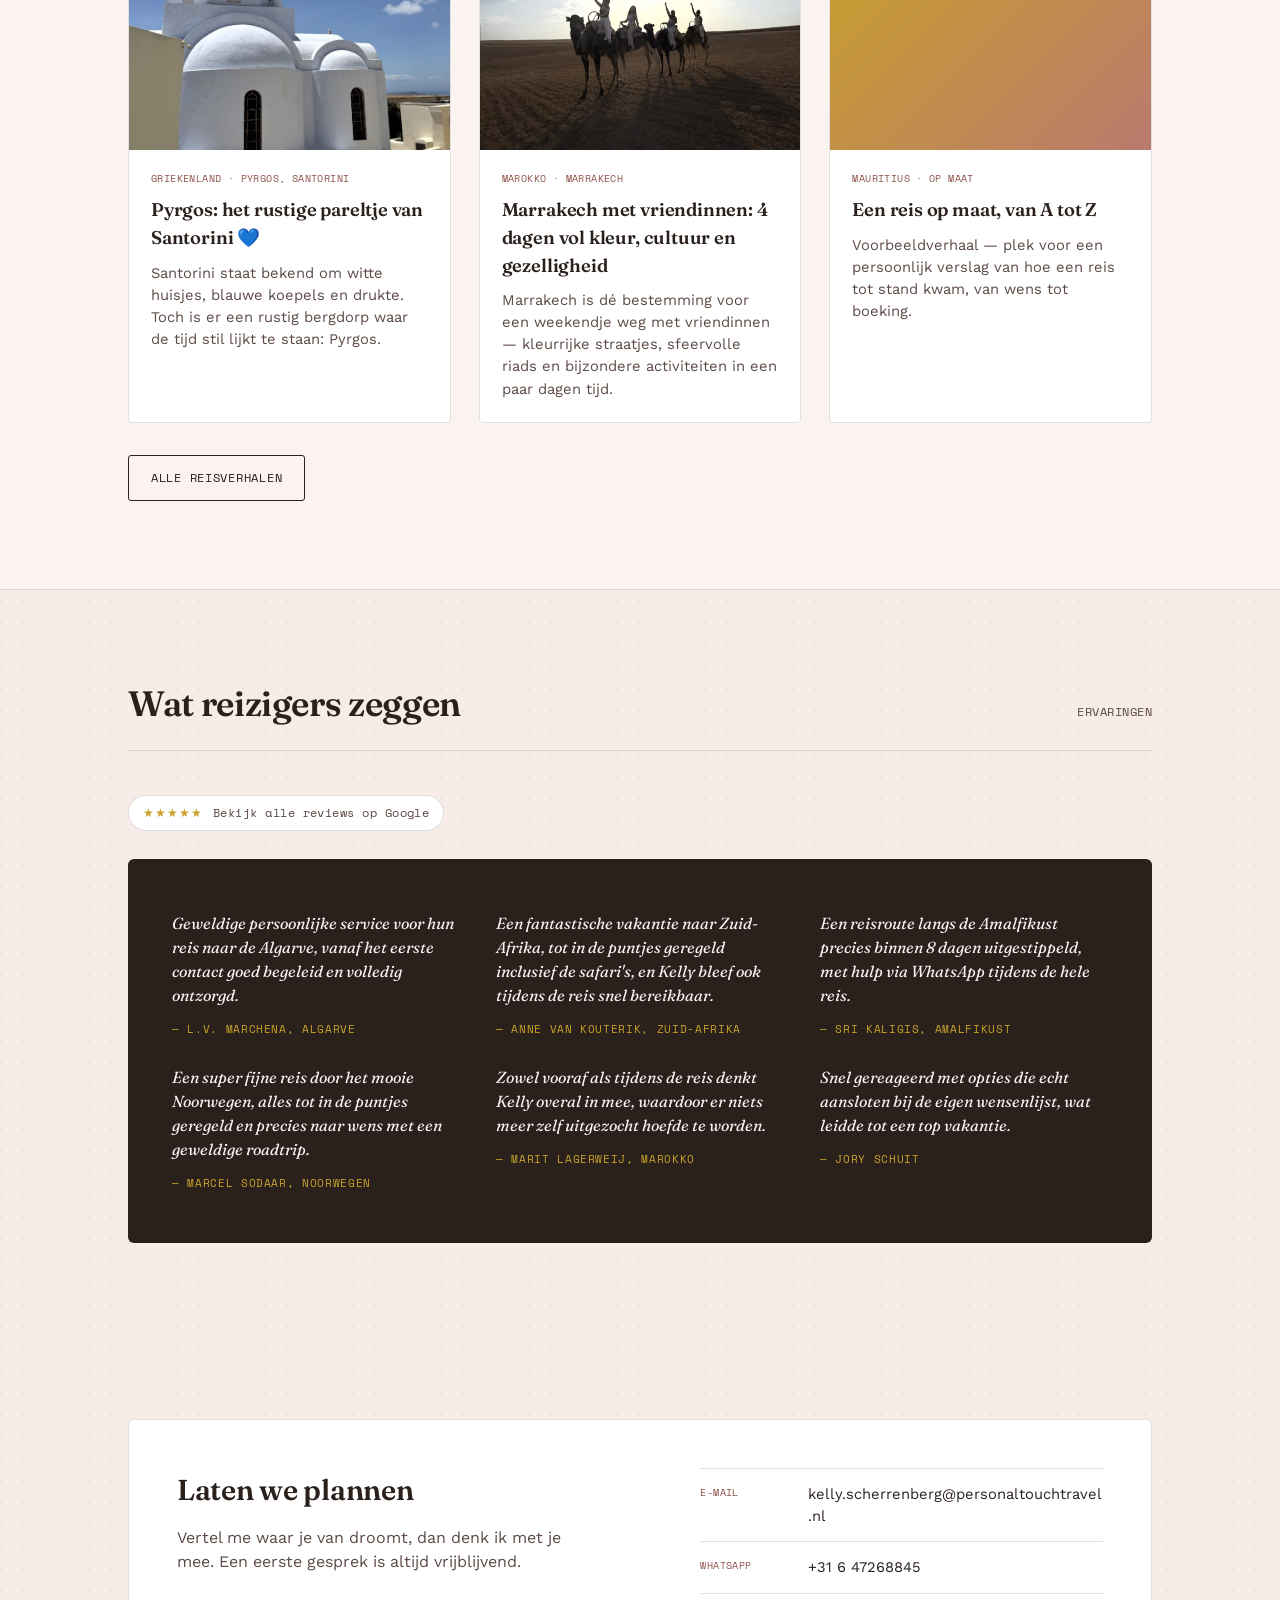
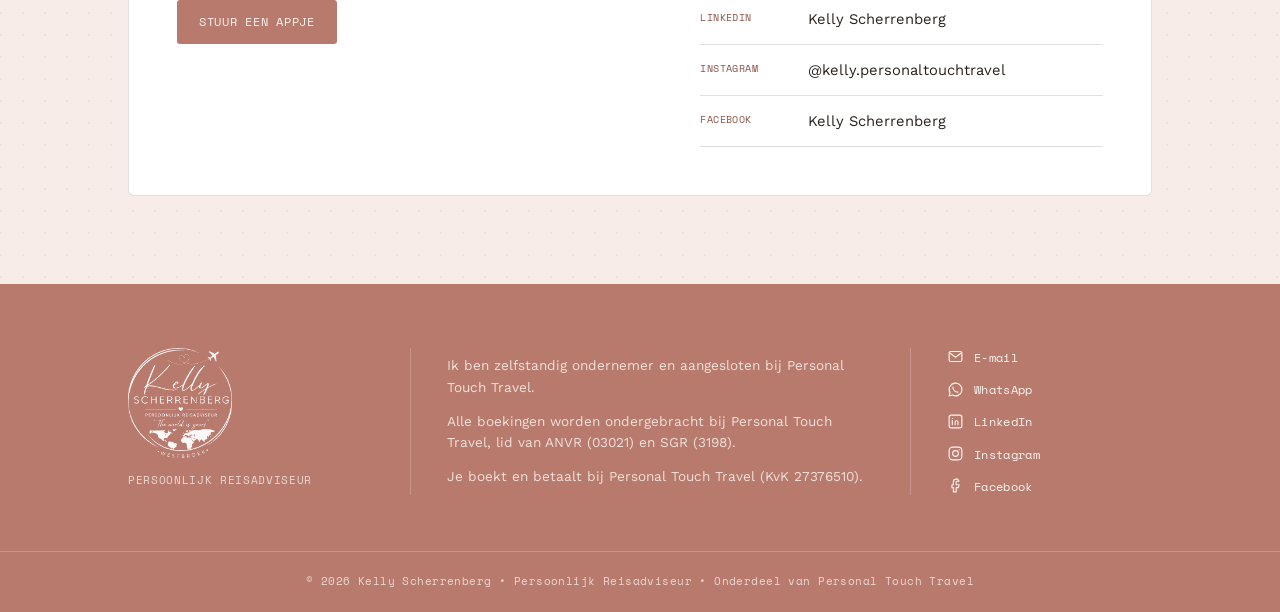
==== commit 14a592fe: "Add floating WhatsApp button with tooltip, site-wide" ====
--- a/index.html
+++ b/index.html
@@ -674,6 +674,83 @@
   a:focus-visible, .btn:focus-visible{
     outline:2px solid var(--teal-deep);
     outline-offset:3px;
+  }
+</style>
+<style>
+  /* ---------- WHATSAPP FLOAT ---------- */
+  .wa-float{
+    position:fixed;
+    right:28px;
+    bottom:28px;
+    z-index:180;
+  }
+  .wa-button{
+    width:60px;
+    height:60px;
+    border-radius:50%;
+    background:var(--teal);
+    color:var(--paper-light);
+    display:flex;
+    align-items:center;
+    justify-content:center;
+    box-shadow:0 10px 24px -8px rgba(42,33,29,0.45);
+    transition:transform 0.2s ease, background-color 0.2s ease, box-shadow 0.2s ease;
+    cursor:pointer;
+  }
+  .wa-icon{width:28px; height:28px; display:block;}
+  .wa-button:hover{
+    transform:scale(1.05);
+    background:var(--teal-deep);
+    box-shadow:0 14px 30px -8px rgba(42,33,29,0.55);
+  }
+  .wa-button:focus-visible{
+    outline:2px solid var(--teal-deep);
+    outline-offset:3px;
+  }
+  .wa-tooltip{
+    position:absolute;
+    right:72px;
+    bottom:12px;
+    background:var(--card);
+    color:var(--ink);
+    padding:12px 18px;
+    border-radius:10px;
+    box-shadow:0 12px 28px -10px rgba(42,33,29,0.35);
+    font-family:'Work Sans', sans-serif;
+    font-size:0.85rem;
+    line-height:1.45;
+    white-space:nowrap;
+    opacity:0;
+    transform:translateX(8px);
+    pointer-events:none;
+    transition:opacity 0.35s ease, transform 0.35s ease;
+  }
+  .wa-tooltip strong{display:block; font-weight:600;}
+  .wa-tooltip::after{
+    content:'';
+    position:absolute;
+    right:-6px;
+    bottom:18px;
+    width:12px;
+    height:12px;
+    background:var(--card);
+    transform:rotate(45deg);
+  }
+  .wa-tooltip.show{
+    opacity:1;
+    transform:translateX(0);
+    pointer-events:auto;
+  }
+  @media (hover:hover) and (min-width:641px){
+    .wa-float:hover .wa-tooltip{
+      opacity:1;
+      transform:translateX(0);
+      pointer-events:auto;
+    }
+  }
+  @media (max-width:640px){
+    .wa-float{right:20px; bottom:20px;}
+    .wa-tooltip{display:none !important;}
   }
 </style>
 </head>
@@ -882,5 +959,29 @@
   els.forEach(el=>obs.observe(el));
 </script>
 
+<div class="wa-float" id="waFloat">
+  <div class="wa-tooltip" id="waTooltip">
+    <strong>&#128075; Heb je reisplannen?</strong>
+    App me gerust!
+  </div>
+  <a class="wa-button" href="https://wa.me/31647268845" target="_blank" rel="noopener" aria-label="Stuur een WhatsApp bericht naar Kelly">
+    <svg class="wa-icon" viewBox="0 0 32 32" fill="currentColor" aria-hidden="true">
+      <path d="M16.001 3C9.373 3 4 8.373 4 15c0 2.396.702 4.63 1.912 6.507L4.4 27.6a.6.6 0 0 0 .73.73l6.093-1.512A11.94 11.94 0 0 0 16.001 27C22.627 27 28 21.627 28 15S22.627 3 16.001 3zm0 21.818a9.78 9.78 0 0 1-4.98-1.36l-.357-.212-3.62.898.912-3.526-.233-.373A9.76 9.76 0 0 1 6.182 15c0-5.415 4.404-9.818 9.819-9.818 5.414 0 9.818 4.403 9.818 9.818 0 5.414-4.404 9.818-9.818 9.818z"/>
+      <path d="M21.155 17.626c-.286-.143-1.693-.836-1.955-.932-.262-.096-.453-.143-.644.143-.19.286-.738.932-.905 1.123-.167.19-.334.215-.62.072-.286-.143-1.207-.445-2.3-1.42-.85-.758-1.424-1.694-1.591-1.98-.167-.286-.018-.44.126-.583.129-.128.286-.334.43-.5.143-.167.19-.286.286-.477.096-.19.048-.358-.024-.5-.072-.143-.644-1.554-.883-2.128-.233-.56-.47-.484-.644-.492l-.548-.01c-.19 0-.5.072-.762.358-.262.286-1 1-1 2.44 0 1.44 1.024 2.83 1.166 3.024.143.19 2.015 3.08 4.884 4.32.682.294 1.215.47 1.63.6.685.218 1.31.187 1.803.113.55-.082 1.693-.692 1.933-1.36.238-.668.238-1.24.167-1.36-.072-.12-.262-.19-.548-.334z"/>
+    </svg>
+  </a>
+</div>
+<script>
+  (function(){
+    var tooltip = document.getElementById('waTooltip');
+    if (!tooltip) return;
+    if (window.matchMedia('(min-width:641px)').matches) {
+      setTimeout(function(){
+        tooltip.classList.add('show');
+        setTimeout(function(){ tooltip.classList.remove('show'); }, 5000);
+      }, 3500);
+    }
+  })();
+</script>
 </body>
 </html>
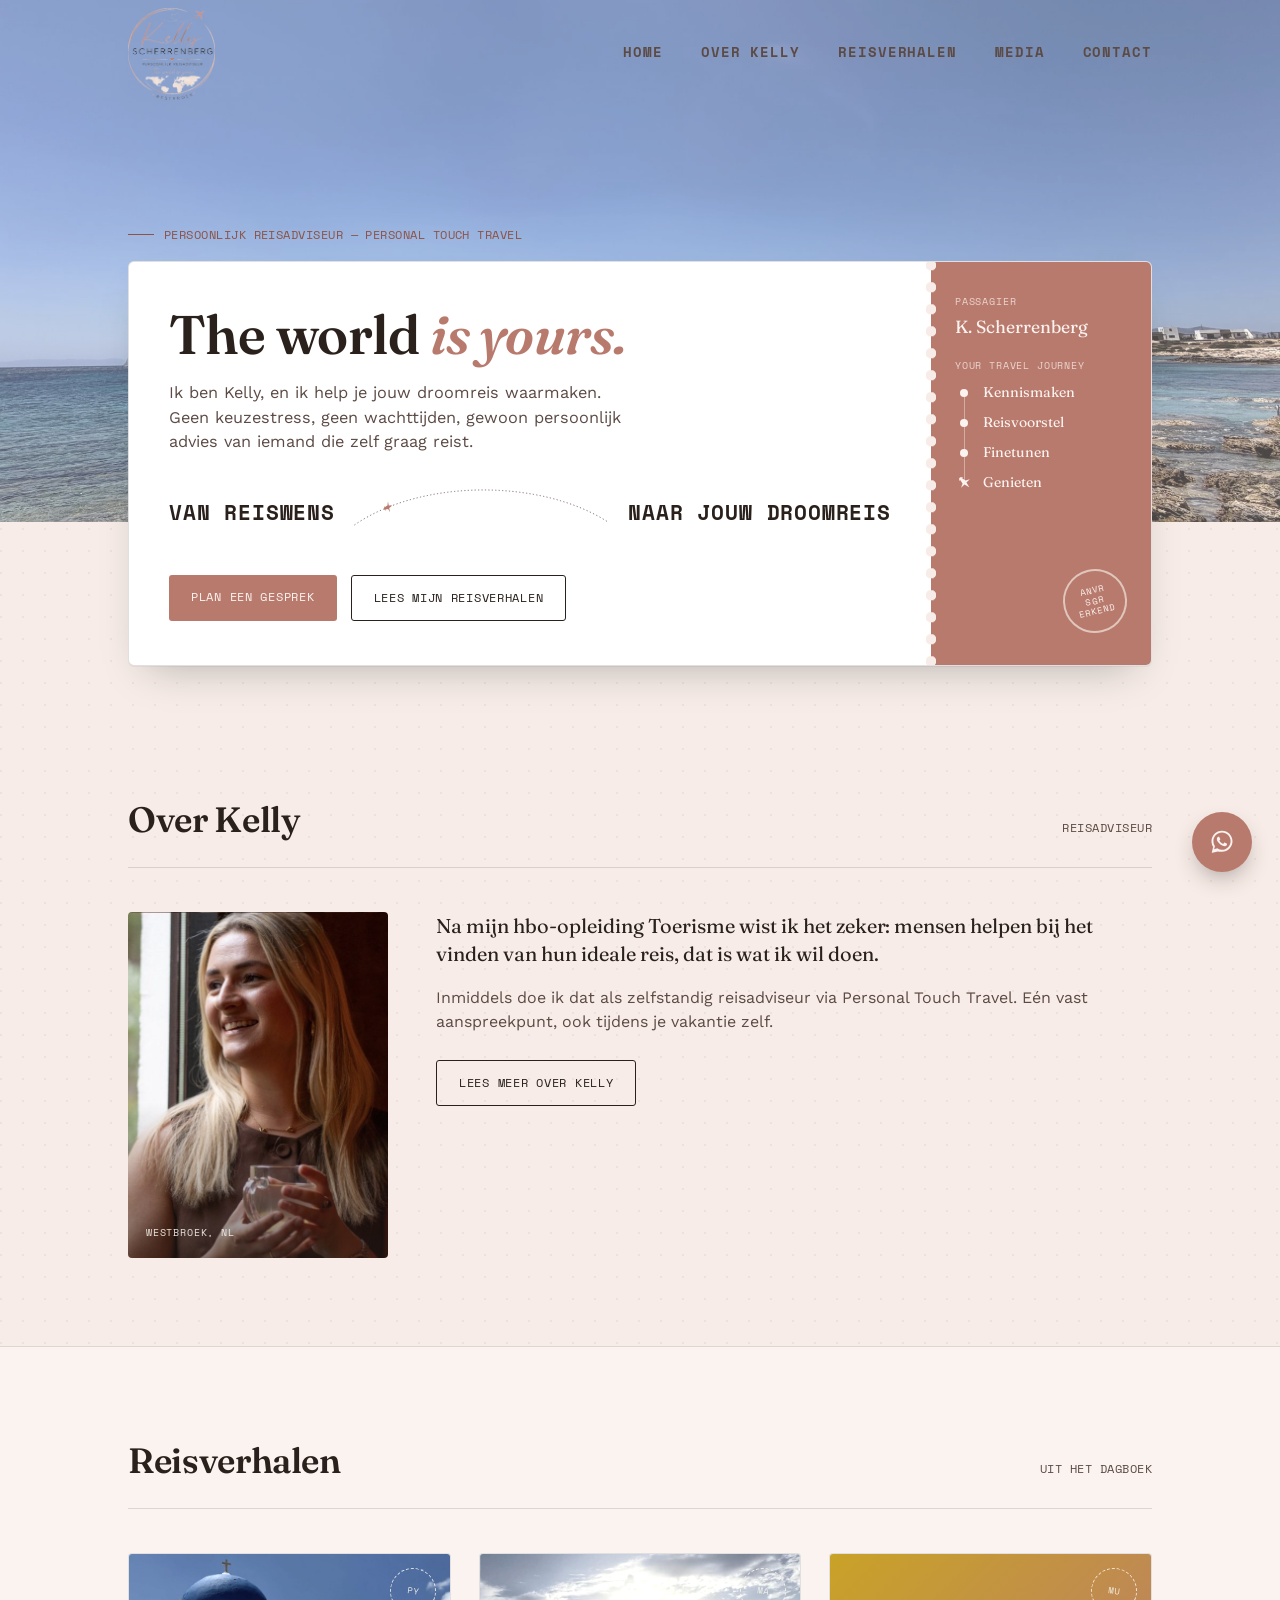
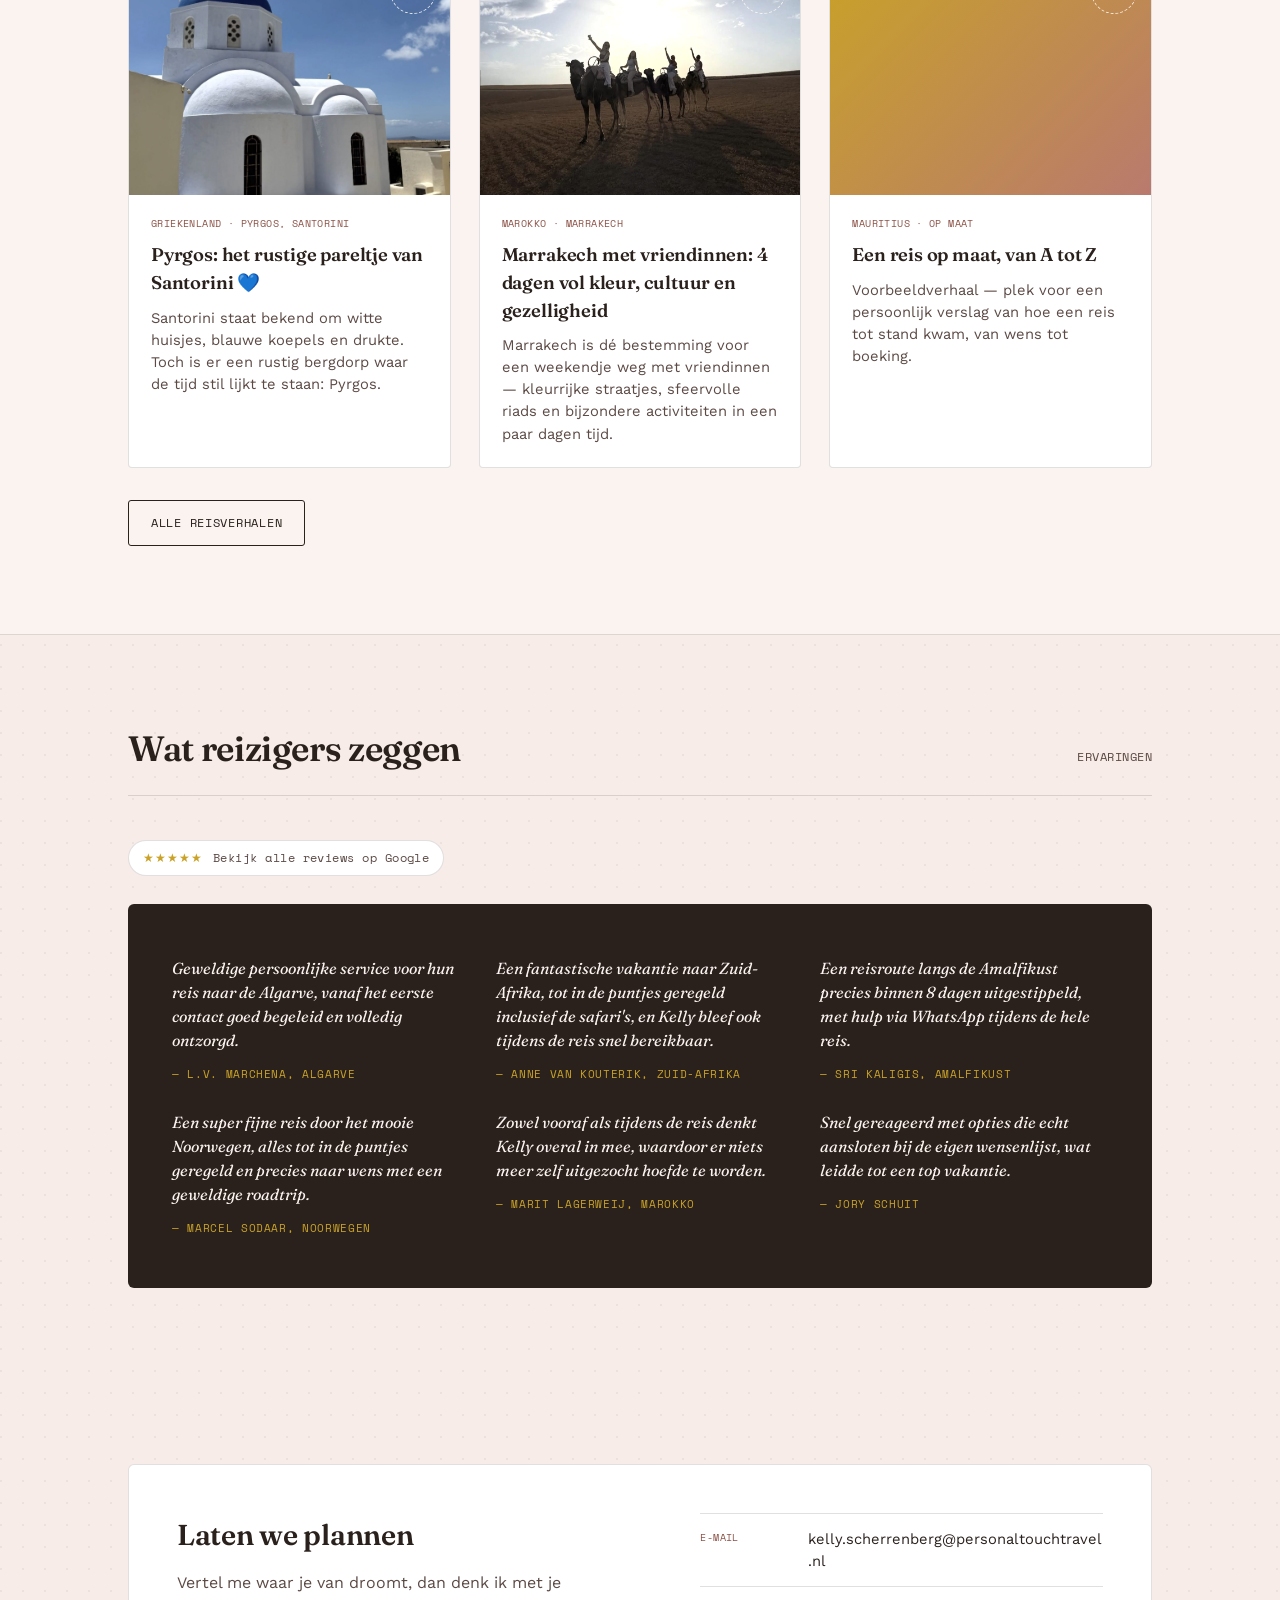
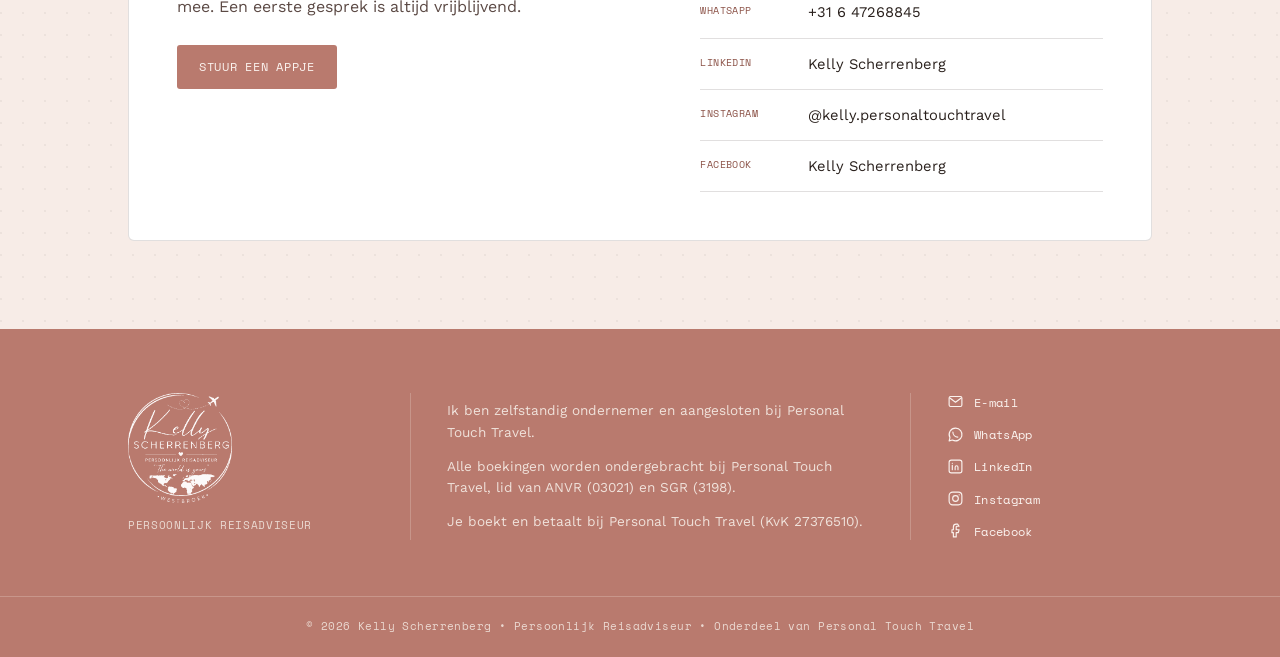
==== commit f8148e4f: "Add full-width parallax hero image with boarding pass floating 60% over it" ====
--- a/index.html
+++ b/index.html
@@ -64,6 +64,19 @@
     background:rgba(233,226,206,0.92);
     backdrop-filter:blur(6px);
     border-bottom:1px solid var(--line);
+    transition:background-color 0.4s ease, backdrop-filter 0.4s ease, border-color 0.4s ease;
+  }
+  nav.nav-on-hero{
+    position:fixed;
+    top:0; left:0; right:0;
+    background:transparent;
+    backdrop-filter:none;
+    border-bottom-color:transparent;
+  }
+  nav.nav-on-hero.scrolled{
+    background:rgba(233,226,206,0.92);
+    backdrop-filter:blur(6px);
+    border-bottom-color:var(--line);
   }
   nav .wrap{
     display:flex;
@@ -120,9 +133,43 @@
     .brand-logo{height:60px;}
   }
 
+  /* ---------- PHOTO HERO ---------- */
+  .photo-hero{
+    position:relative;
+    height:58vh;
+    min-height:400px;
+    overflow:hidden;
+  }
+  .photo-hero-image{
+    position:absolute;
+    top:-15%;
+    left:0;
+    width:100%;
+    height:130%;
+    background-image:url('images/hero-home.jpg');
+    background-size:cover;
+    background-position:center;
+    will-change:transform;
+  }
+  .photo-hero-overlay{
+    position:absolute;
+    inset:0;
+    background:var(--paper);
+    opacity:0.3;
+  }
+  @media (prefers-reduced-motion:reduce){
+    .photo-hero-image{transform:none !important;}
+  }
+  @media (max-width:760px){
+    .photo-hero{height:42vh; min-height:280px;}
+  }
+
   /* ---------- HERO / BOARDING PASS ---------- */
   header.hero{
     padding:72px 0 40px;
+    position:relative;
+    z-index:2;
+    margin-top:-368px;
   }
   .eyebrow{
     font-size:0.72rem;
@@ -329,6 +376,7 @@
   }
 
   @media (max-width:760px){
+    header.hero{margin-top:-640px;}
     .boarding-pass{grid-template-columns:1fr;}
     .bp-stub{
       flex-direction:row;
@@ -756,7 +804,7 @@
 </head>
 <body>
 
-<nav>
+<nav class="nav-on-hero" id="siteNav">
   <div class="wrap">
     <a href="index.html"><img class="brand-logo" src="images/logo.png" alt="Kelly Scherrenberg — Persoonlijk Reisadviseur"></a>
     <div class="nav-links">
@@ -768,6 +816,11 @@
     </div>
   </div>
 </nav>
+
+<section class="photo-hero">
+  <div class="photo-hero-image" id="heroParallaxImg"></div>
+  <div class="photo-hero-overlay"></div>
+</section>
 
 <header class="hero">
   <div class="wrap">
@@ -957,6 +1010,36 @@
     });
   }, {threshold:0.15});
   els.forEach(el=>obs.observe(el));
+
+  const siteNav = document.getElementById('siteNav');
+  const photoHero = document.querySelector('.photo-hero');
+  if (siteNav && photoHero) {
+    const toggleNav = () => {
+      if (window.scrollY > photoHero.offsetHeight - 90) {
+        siteNav.classList.add('scrolled');
+      } else {
+        siteNav.classList.remove('scrolled');
+      }
+    };
+    toggleNav();
+    window.addEventListener('scroll', toggleNav, { passive: true });
+  }
+
+  const heroParallaxImg = document.getElementById('heroParallaxImg');
+  const prefersReducedMotion = window.matchMedia('(prefers-reduced-motion: reduce)').matches;
+  if (heroParallaxImg && !prefersReducedMotion) {
+    let ticking = false;
+    const updateParallax = () => {
+      heroParallaxImg.style.transform = `translateY(${window.scrollY * 0.25}px)`;
+      ticking = false;
+    };
+    window.addEventListener('scroll', () => {
+      if (!ticking) {
+        requestAnimationFrame(updateParallax);
+        ticking = true;
+      }
+    }, { passive: true });
+  }
 </script>
 
 <div class="wa-float" id="waFloat">
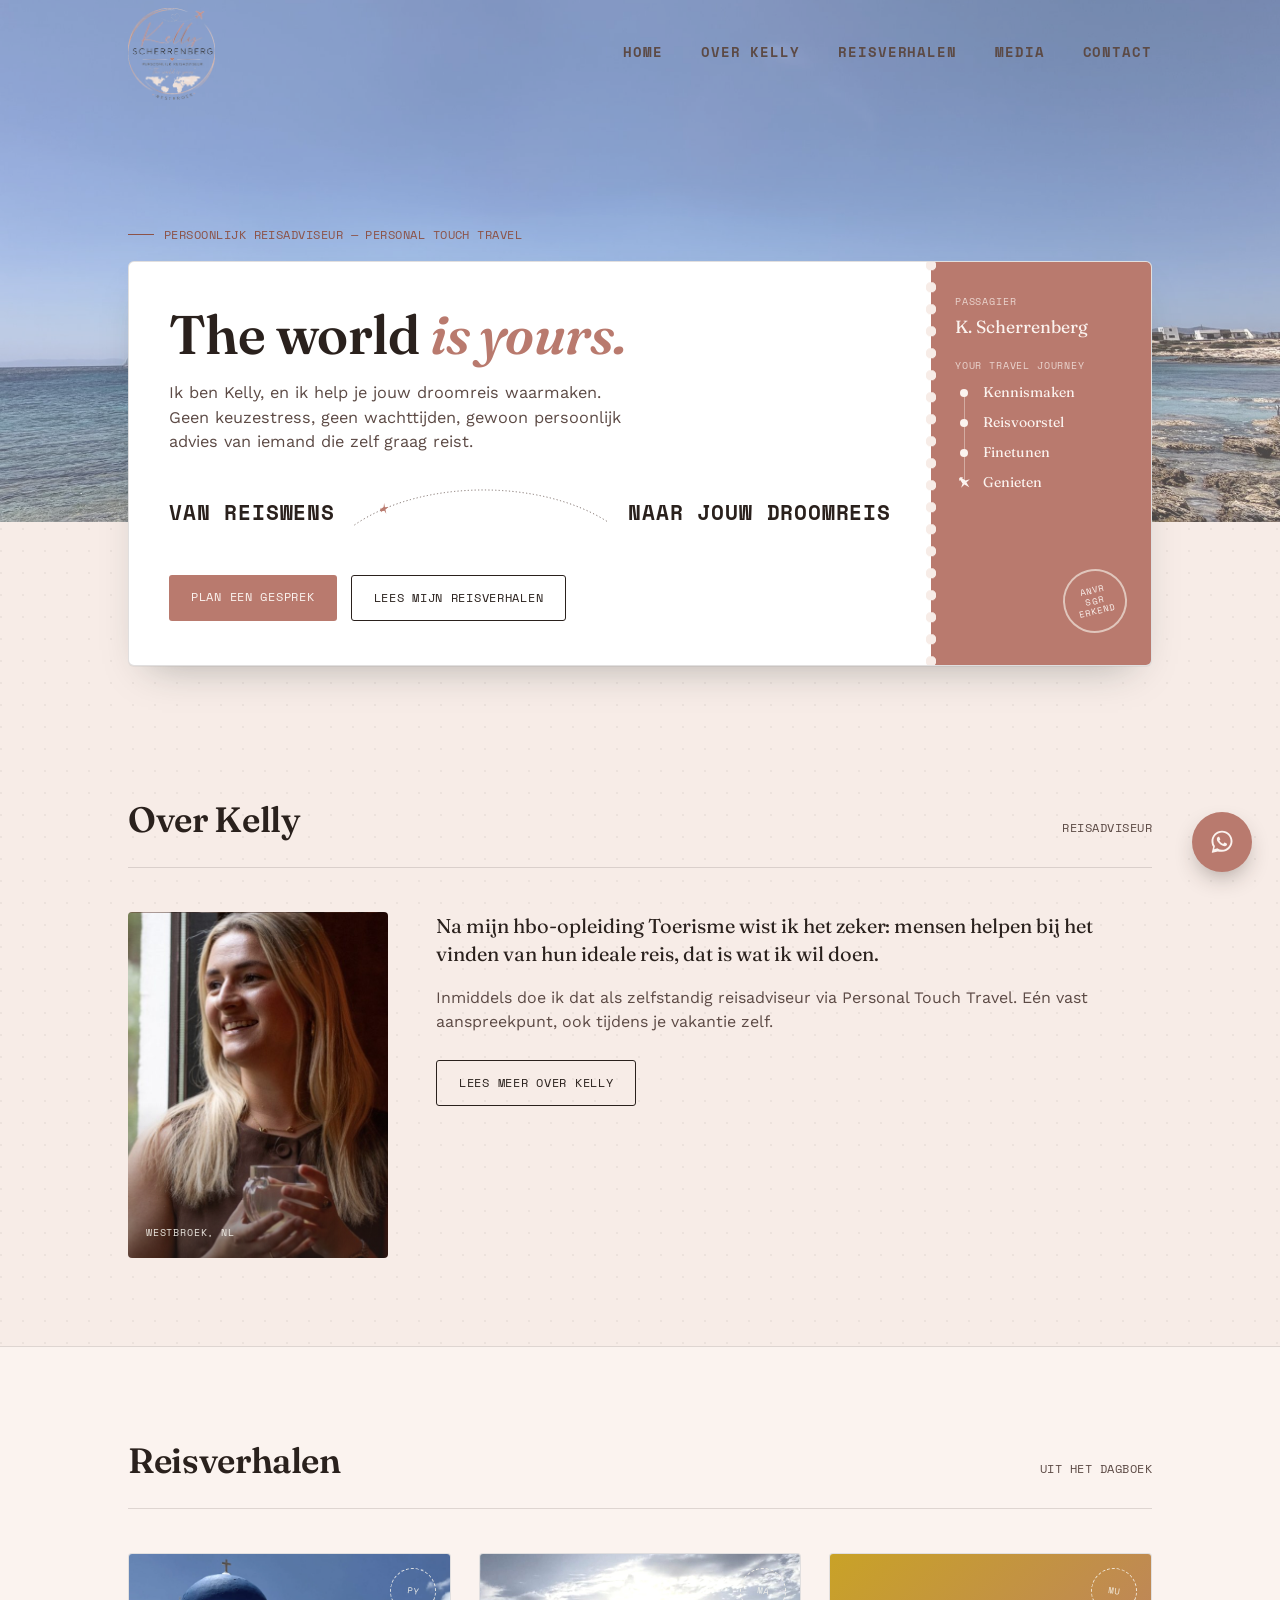
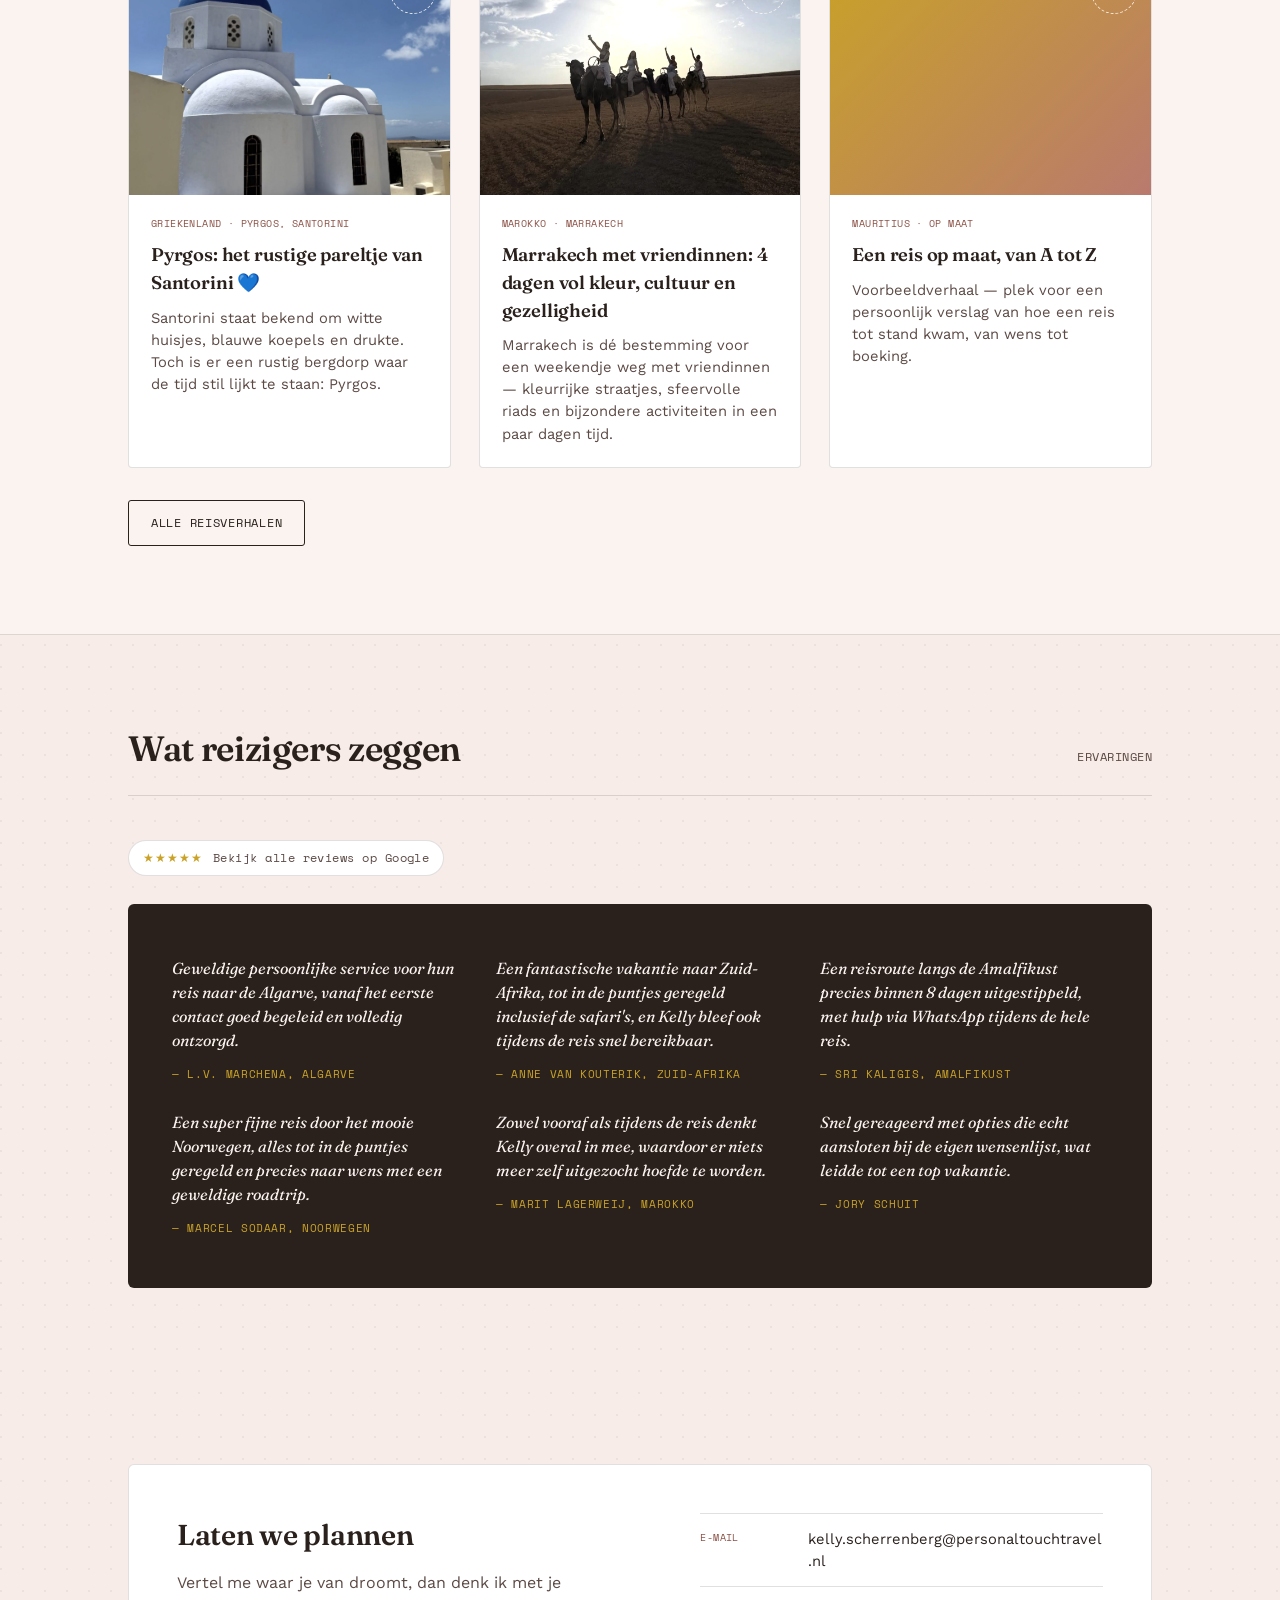
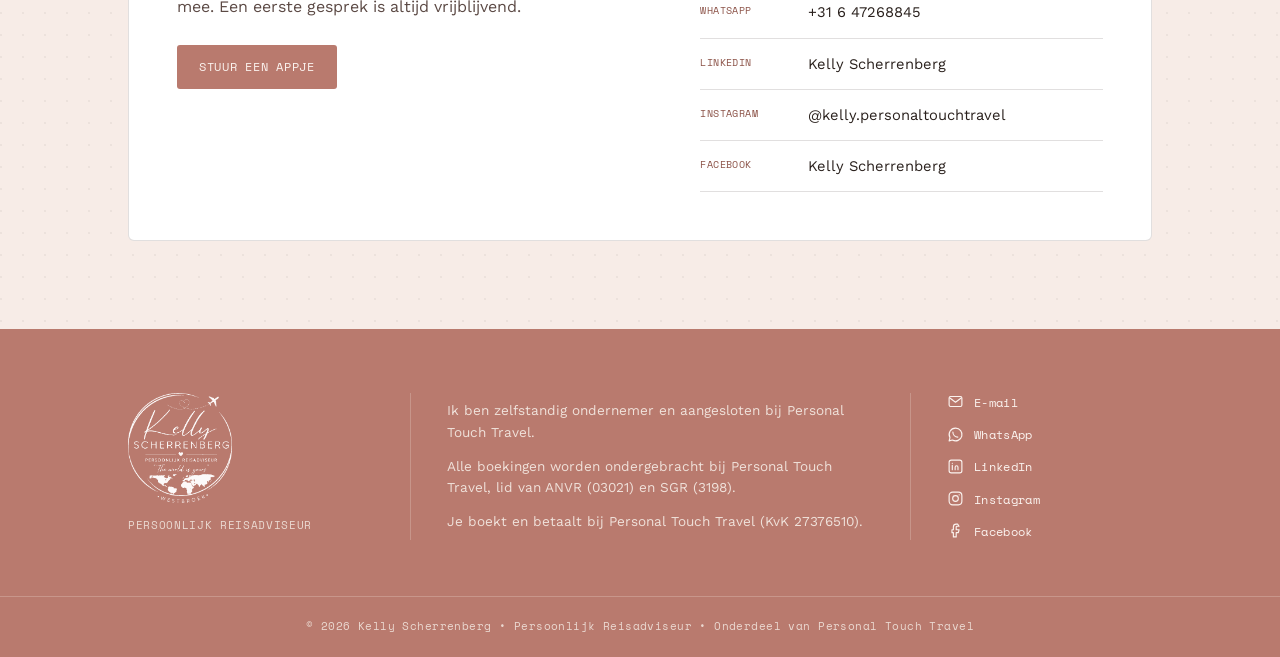
==== commit 4186c715: "Add working mobile hamburger menu, site-wide" ====
--- a/index.html
+++ b/index.html
@@ -124,13 +124,59 @@
     transition:width 0.25s ease;
   }
   .nav-links a:hover::after{width:100%;}
+  .nav-toggle{
+    display:none;
+    flex-direction:column;
+    justify-content:center;
+    gap:5px;
+    width:32px;
+    height:32px;
+    background:none;
+    border:none;
+    padding:0;
+    cursor:pointer;
+    z-index:60;
+  }
+  .nav-toggle span{
+    display:block;
+    width:100%;
+    height:2px;
+    background:var(--ink);
+    border-radius:1px;
+    transition:transform 0.25s ease, opacity 0.25s ease;
+  }
+  .nav-toggle.open span:nth-child(1){transform:translateY(7px) rotate(45deg);}
+  .nav-toggle.open span:nth-child(2){opacity:0;}
+  .nav-toggle.open span:nth-child(3){transform:translateY(-7px) rotate(-45deg);}
   @media (max-width:900px){
     .brand-logo{height:76px;}
   }
   @media (max-width:640px){
-    .nav-links{display:none;}
-    nav .wrap{padding-top:6px; padding-bottom:6px;}
+    nav .wrap{padding-top:6px; padding-bottom:6px; position:relative;}
     .brand-logo{height:60px;}
+    .nav-toggle{display:flex;}
+    .nav-links{
+      display:flex;
+      position:absolute;
+      top:100%;
+      left:0;
+      right:0;
+      flex-direction:column;
+      align-items:stretch;
+      gap:0;
+      background:rgba(233,226,206,0.98);
+      backdrop-filter:blur(6px);
+      border-bottom:1px solid var(--line);
+      max-height:0;
+      overflow:hidden;
+      transition:max-height 0.3s ease;
+    }
+    .nav-links.open{max-height:400px;}
+    .nav-links a{
+      padding:16px 28px;
+      border-top:1px solid var(--line);
+    }
+    .nav-links a::after{display:none;}
   }
 
   /* ---------- PHOTO HERO ---------- */
@@ -814,8 +860,30 @@
       <a href="media.html">Media</a>
       <a href="contact.html">Contact</a>
     </div>
+    <button class="nav-toggle" id="navToggle" aria-label="Menu openen" aria-expanded="false">
+      <span></span><span></span><span></span>
+    </button>
   </div>
 </nav>
+<script>
+  (function(){
+    var toggle = document.getElementById('navToggle');
+    var links = document.querySelector('.nav-links');
+    if (!toggle || !links) return;
+    toggle.addEventListener('click', function(){
+      var isOpen = links.classList.toggle('open');
+      toggle.classList.toggle('open', isOpen);
+      toggle.setAttribute('aria-expanded', isOpen ? 'true' : 'false');
+    });
+    links.querySelectorAll('a').forEach(function(a){
+      a.addEventListener('click', function(){
+        links.classList.remove('open');
+        toggle.classList.remove('open');
+        toggle.setAttribute('aria-expanded', 'false');
+      });
+    });
+  })();
+</script>
 
 <section class="photo-hero">
   <div class="photo-hero-image" id="heroParallaxImg"></div>
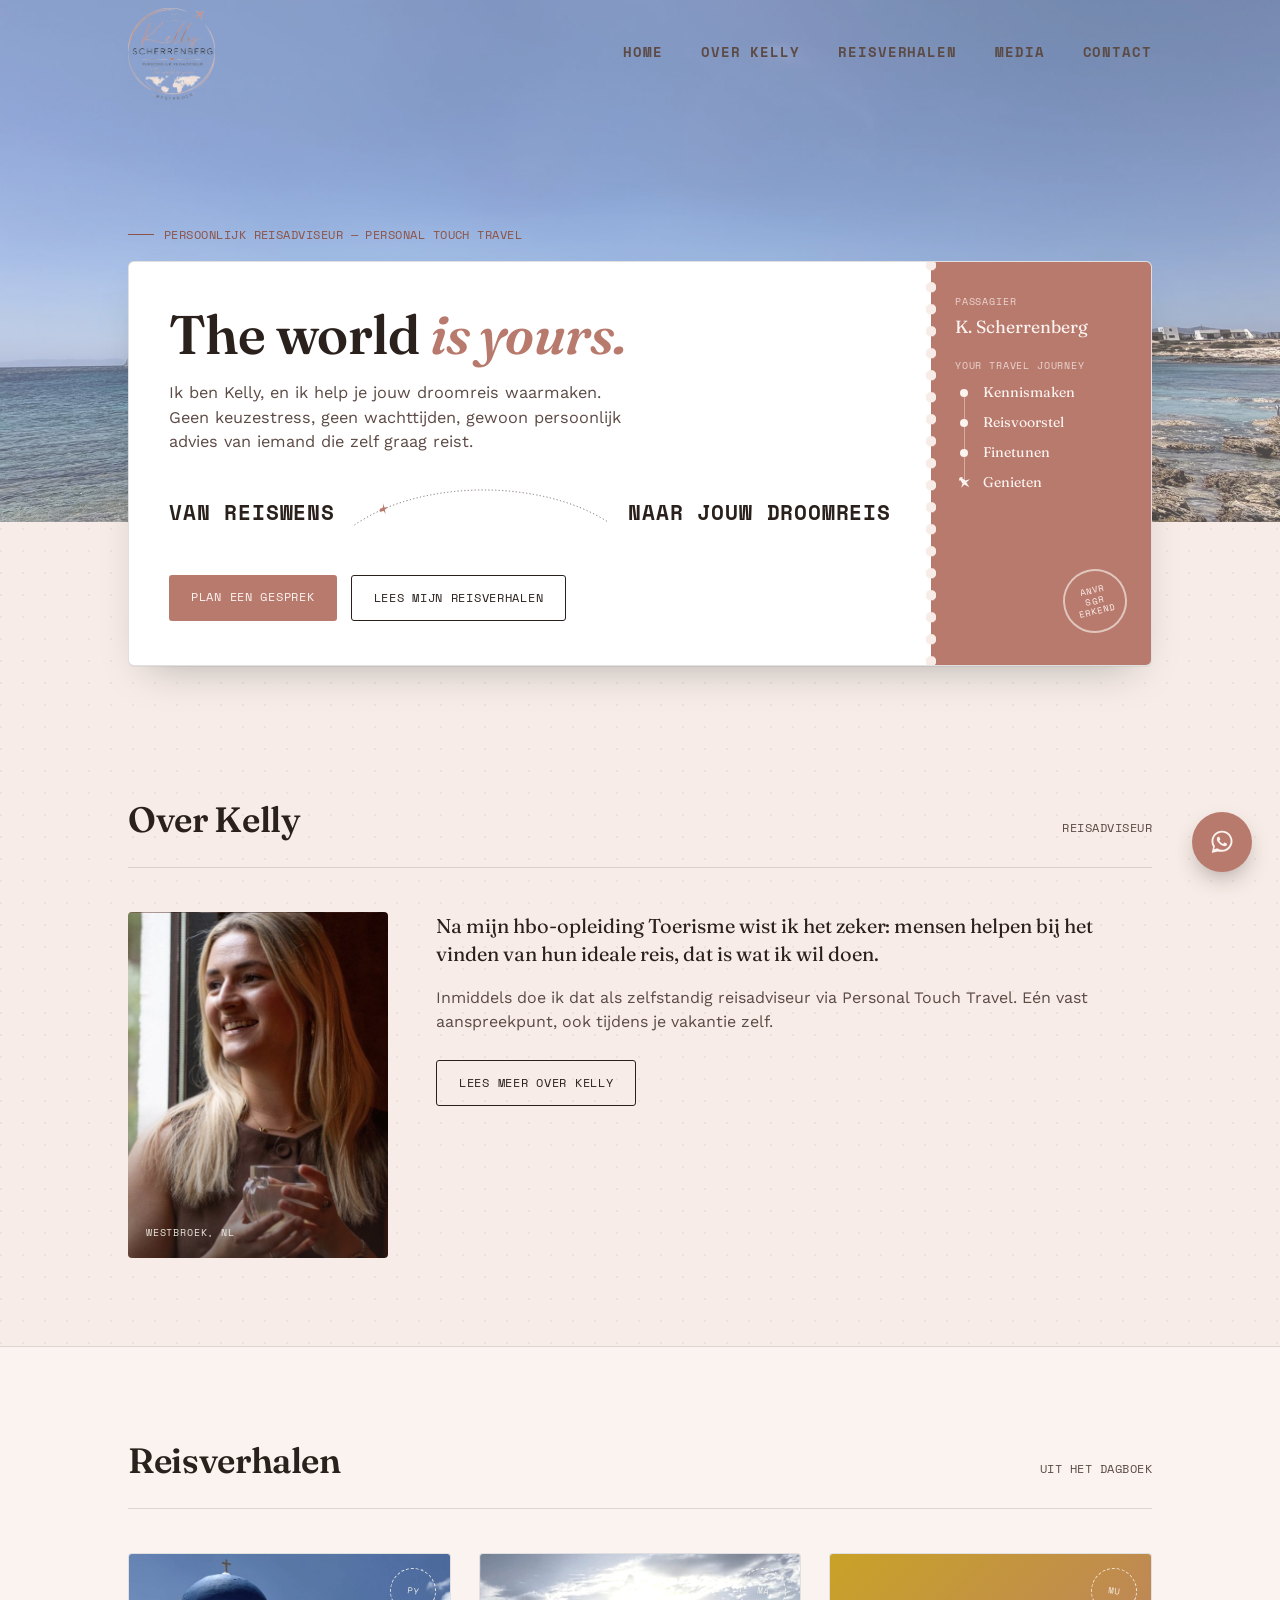
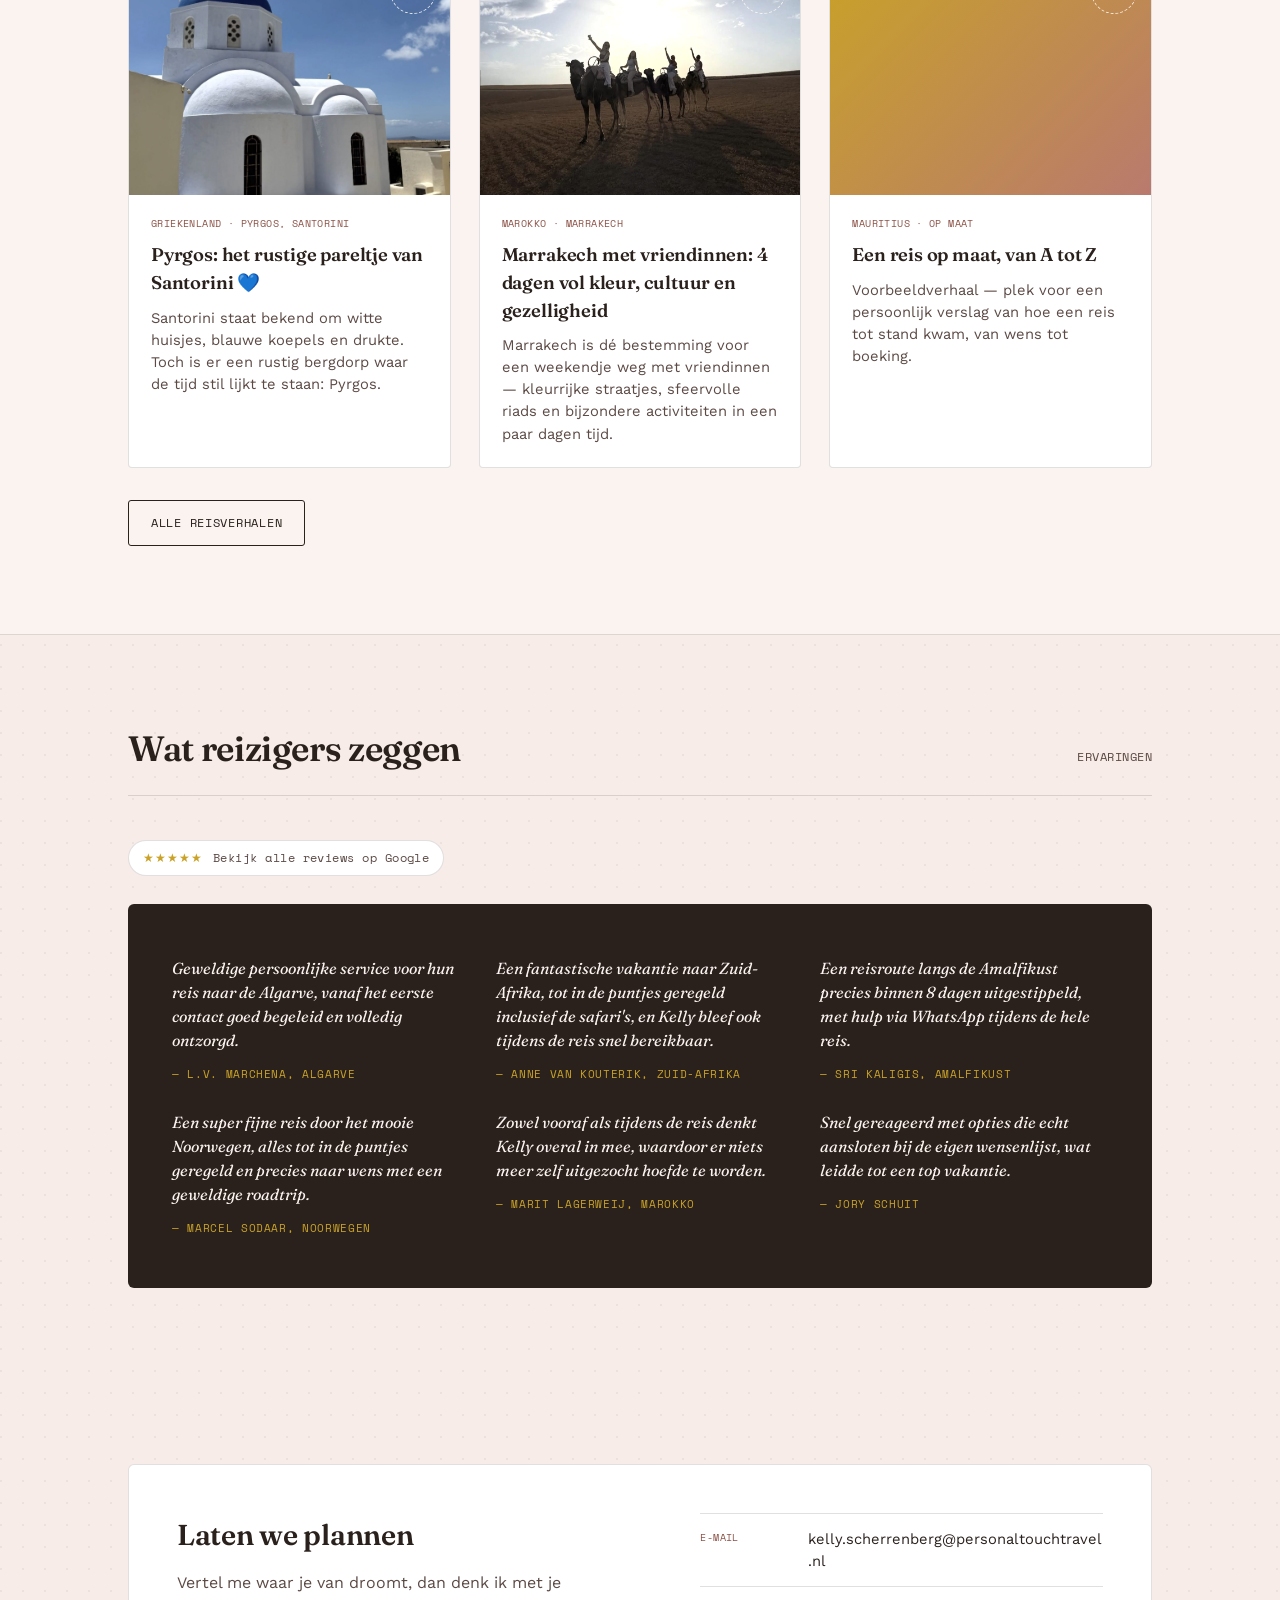
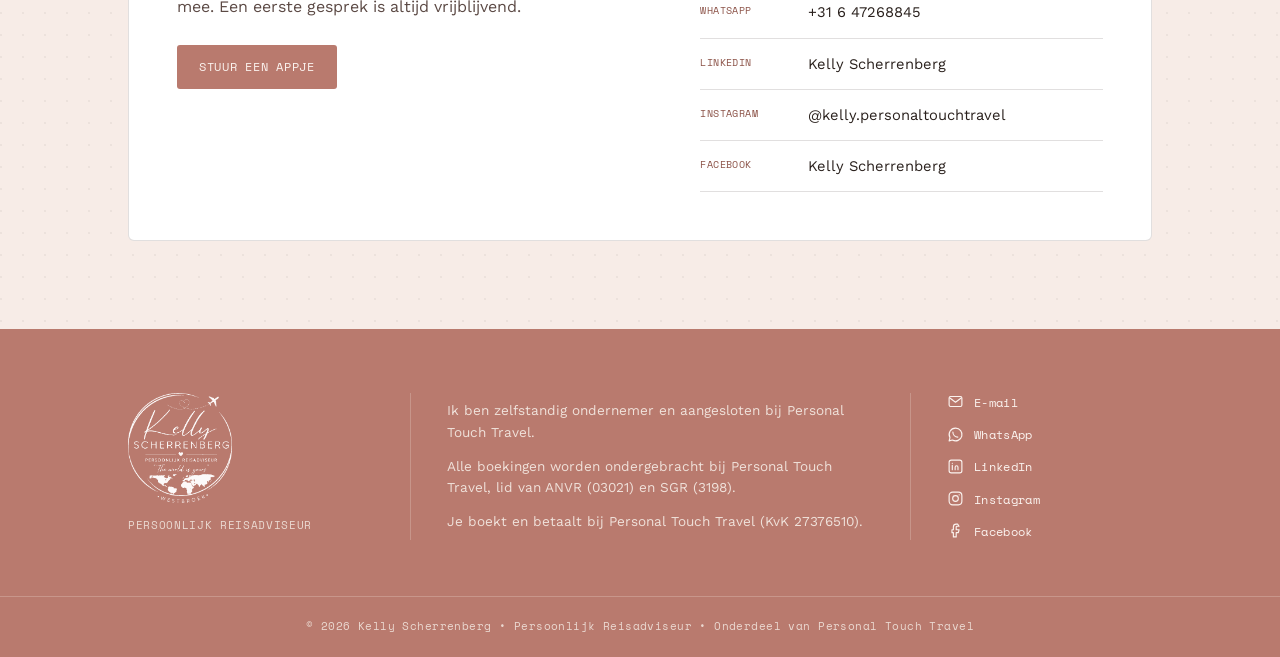
==== commit 81b01cd2: "Reduce mobile boarding pass overlap so it sits lower, clear of the nav" ====
--- a/index.html
+++ b/index.html
@@ -422,7 +422,7 @@
   }
 
   @media (max-width:760px){
-    header.hero{margin-top:-640px;}
+    header.hero{margin-top:-303px;}
     .boarding-pass{grid-template-columns:1fr;}
     .bp-stub{
       flex-direction:row;
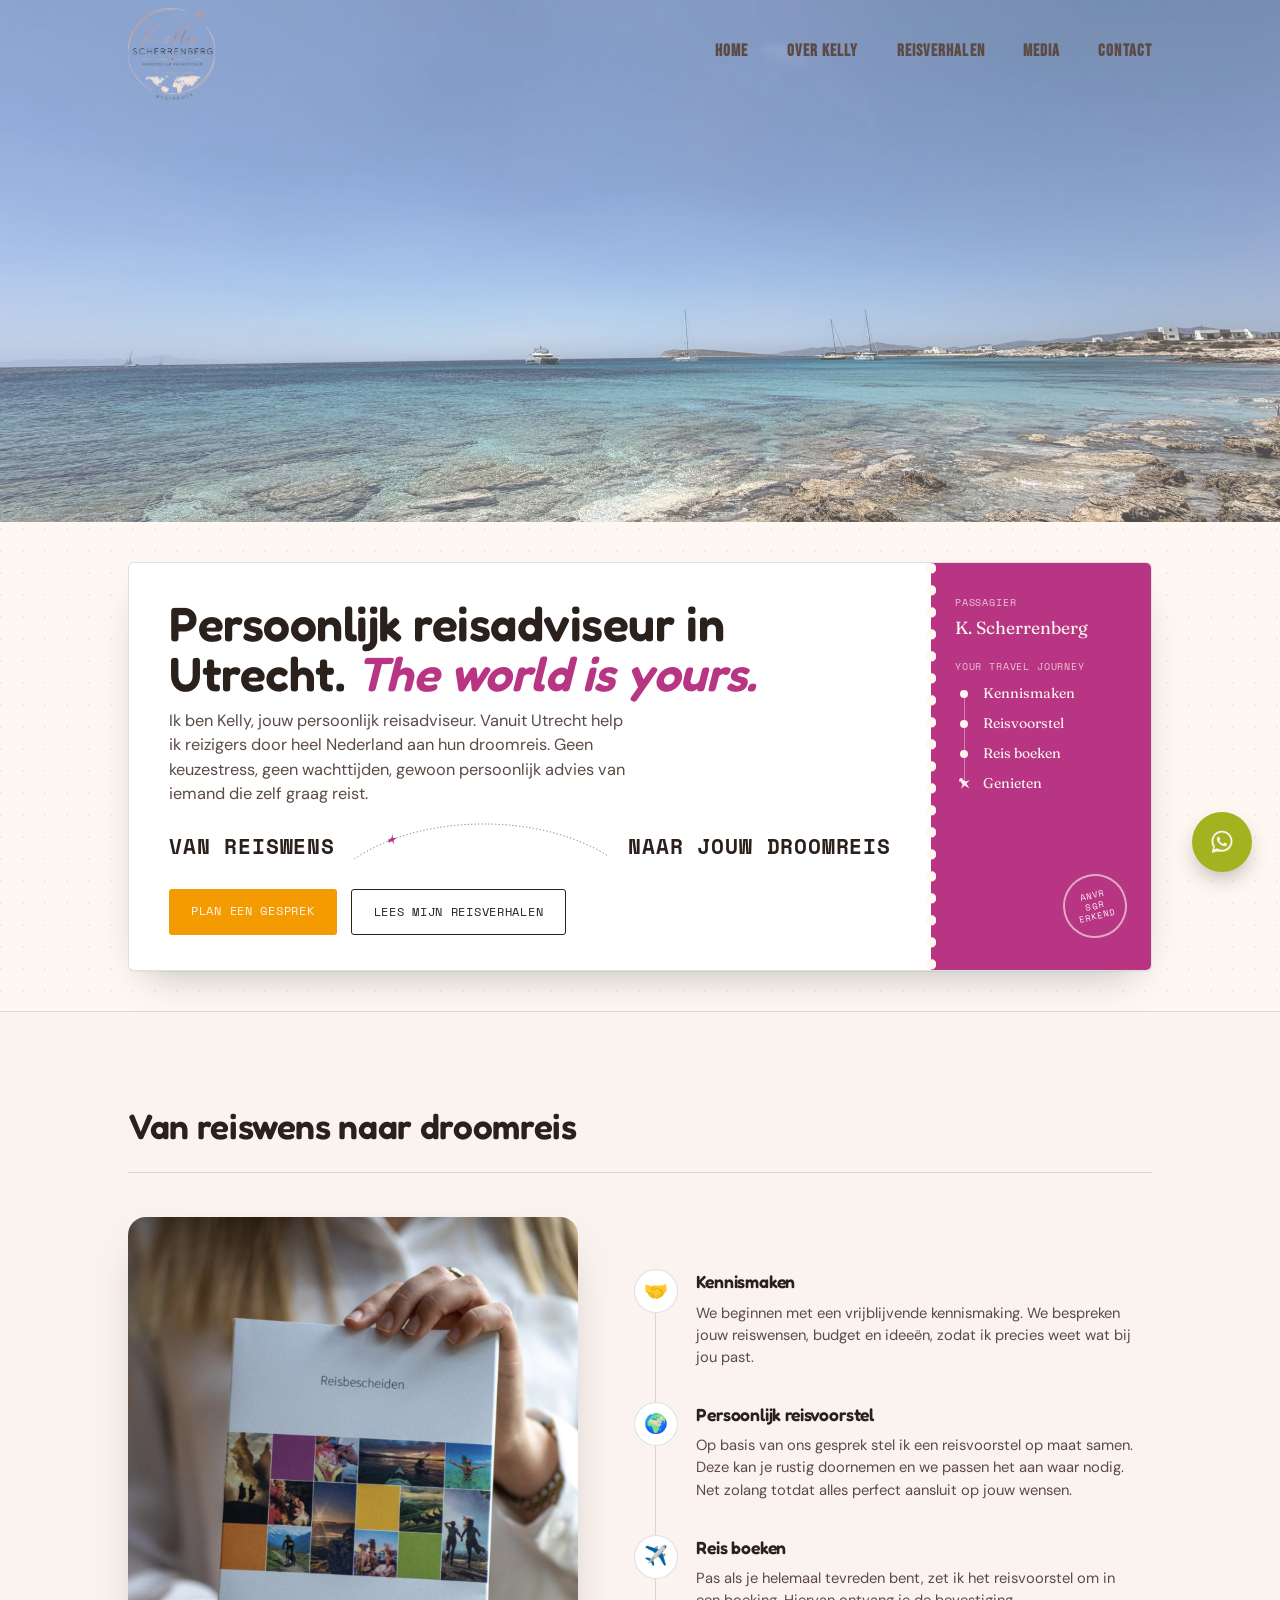
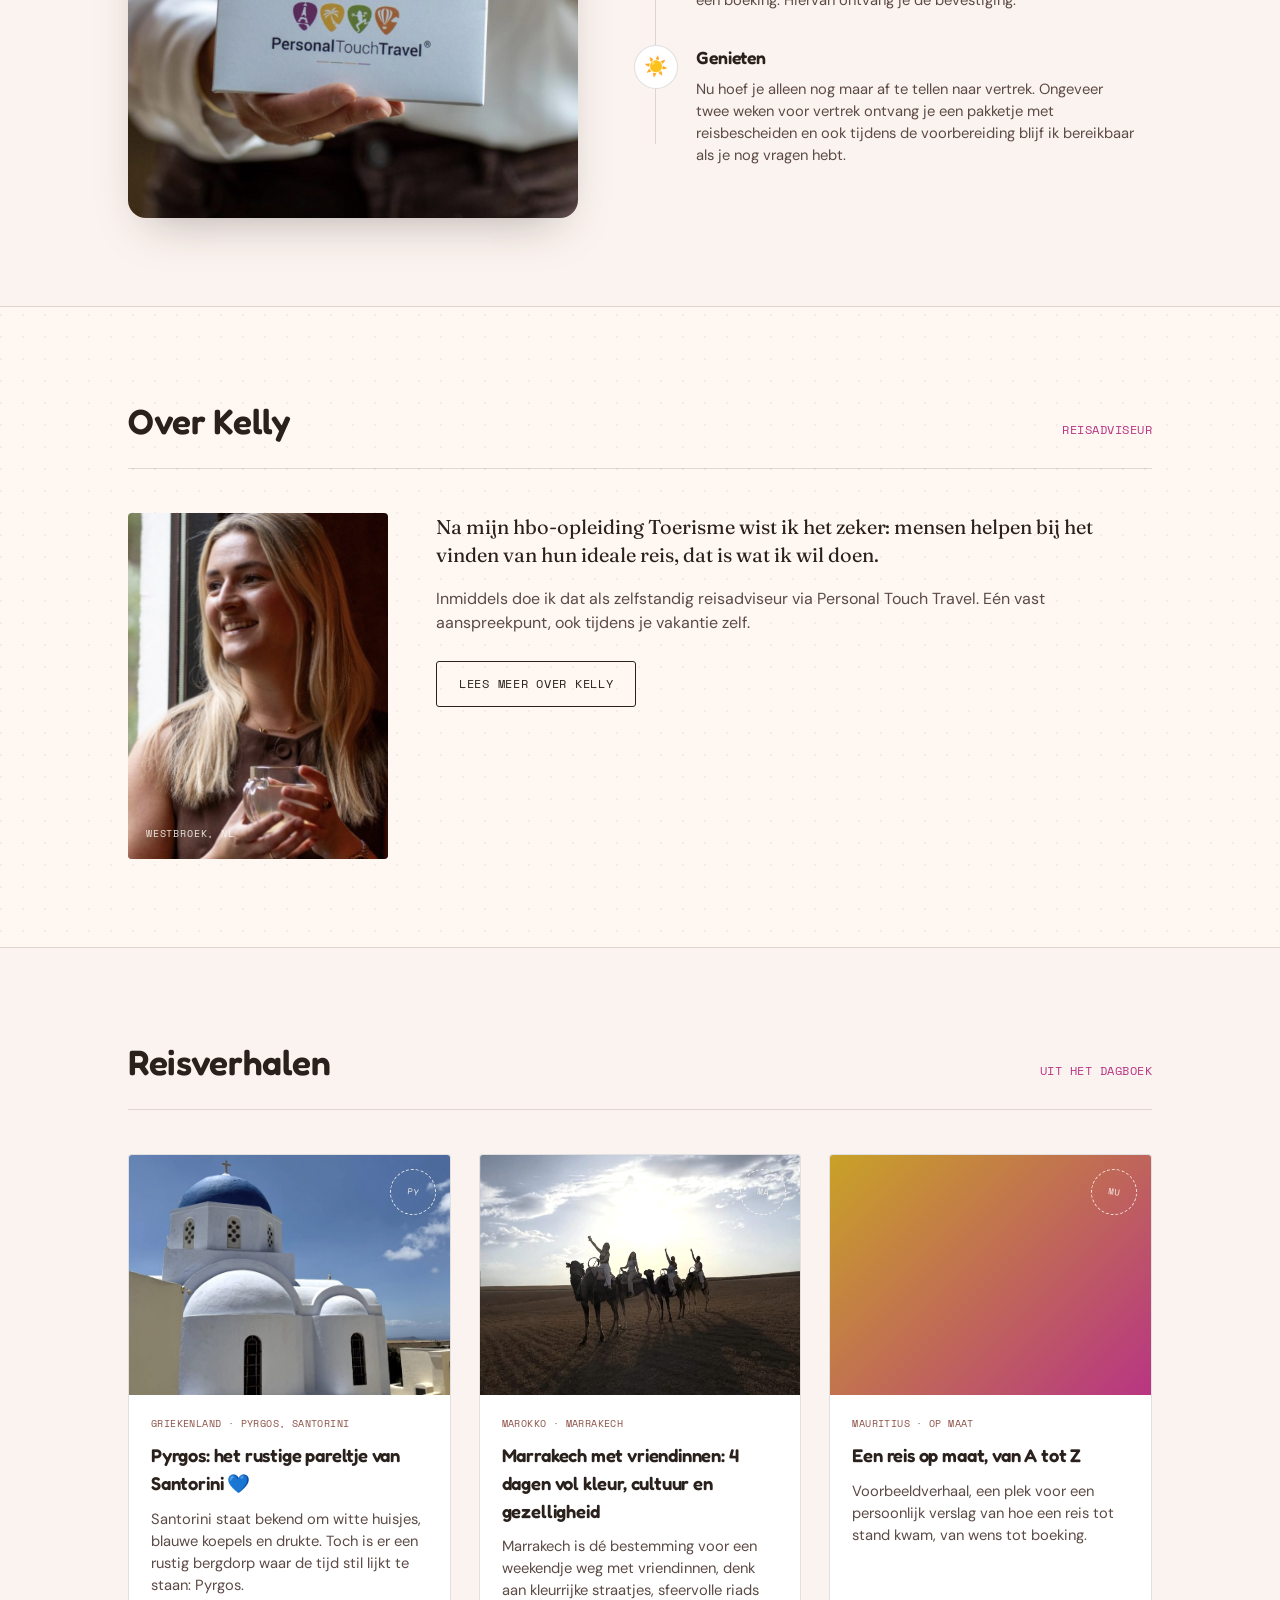
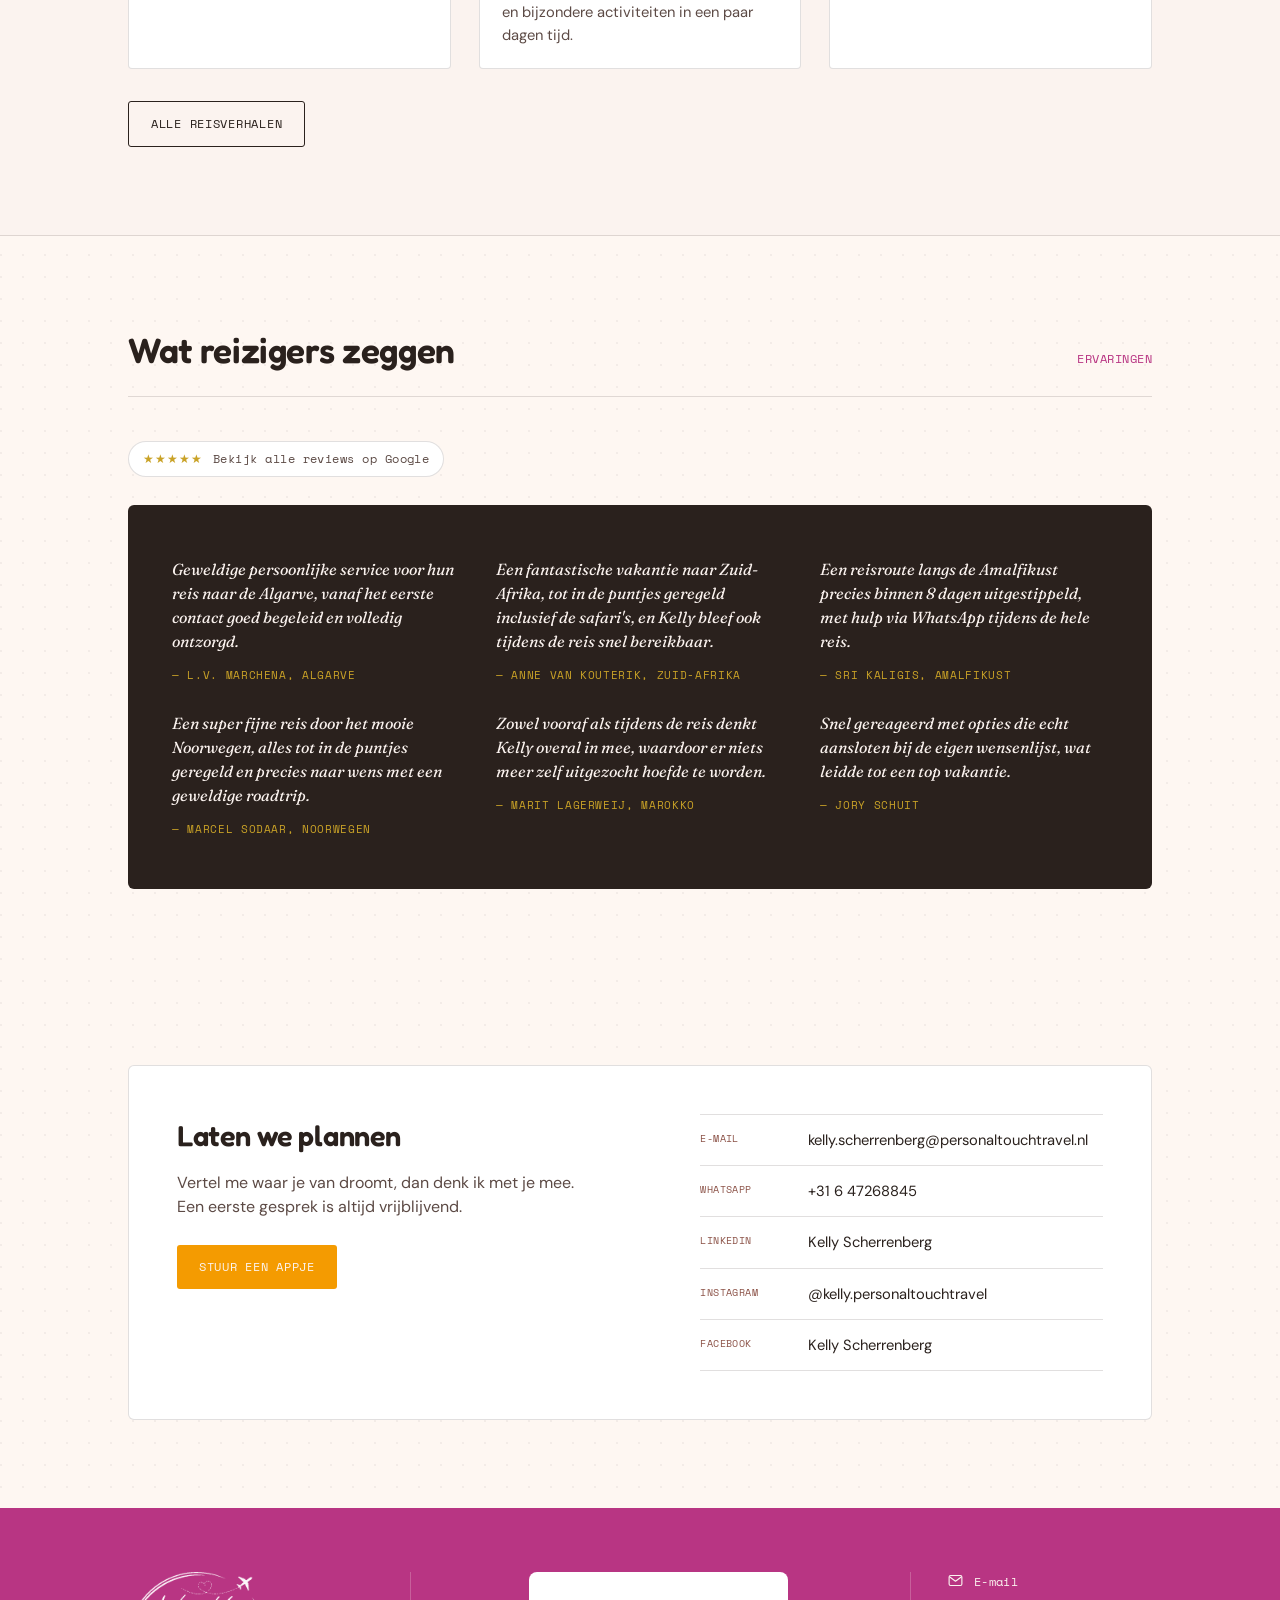
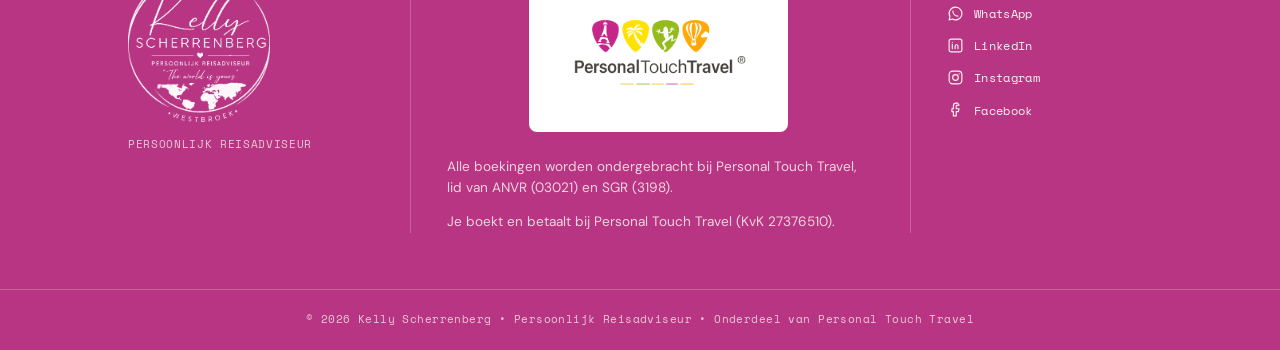
==== commit 52c1b66f: "Website updates and responsive improvements Co-Authored-By: Claude Sonnet 5 <noreply@anthropic.com>" ====
--- a/index.html
+++ b/index.html
@@ -3,22 +3,26 @@
 <head>
 <meta charset="UTF-8">
 <meta name="viewport" content="width=device-width, initial-scale=1.0">
-<title>Kelly Scherrenberg — Persoonlijk Reisadviseur</title>
+<title>Persoonlijk Reisadviseur Utrecht | Kelly Scherrenberg</title>
+<meta name="description" content="Op zoek naar een persoonlijk reisadviseur in Utrecht? Kelly stelt maatwerkreizen samen voor reizigers in de regio en door heel Nederland — van eerste reiswens tot droomreis, met één vast aanspreekpunt.">
+<link rel="canonical" href="https://nickboshuis10-web.github.io/Website-Kelly/index.html">
+<meta property="og:type" content="website">
+<meta property="og:site_name" content="Kelly Scherrenberg — Personal Touch Travel">
+<meta property="og:title" content="Persoonlijk Reisadviseur Utrecht | Kelly Scherrenberg">
+<meta property="og:description" content="Op zoek naar een persoonlijk reisadviseur in Utrecht? Kelly stelt maatwerkreizen samen voor reizigers in de regio en door heel Nederland — van eerste reiswens tot droomreis, met één vast aanspreekpunt.">
+<meta property="og:url" content="https://nickboshuis10-web.github.io/Website-Kelly/index.html">
+<meta property="og:image" content="https://nickboshuis10-web.github.io/Website-Kelly/images/hero-home.jpg">
+<meta property="og:locale" content="nl_NL">
+<meta name="twitter:card" content="summary_large_image">
+<meta name="twitter:title" content="Persoonlijk Reisadviseur Utrecht | Kelly Scherrenberg">
+<meta name="twitter:description" content="Op zoek naar een persoonlijk reisadviseur in Utrecht? Kelly stelt maatwerkreizen samen voor reizigers in de regio en door heel Nederland — van eerste reiswens tot droomreis, met één vast aanspreekpunt.">
+<meta name="twitter:image" content="https://nickboshuis10-web.github.io/Website-Kelly/images/hero-home.jpg">
 <link rel="preconnect" href="https://fonts.googleapis.com">
-<link href="https://fonts.googleapis.com/css2?family=Fraunces:opsz,wght@9..144,400;9..144,500;9..144,600;9..144,700&family=Work+Sans:wght@400;500;600&family=Space+Mono:wght@400;700&display=swap" rel="stylesheet">
+<link href="https://fonts.googleapis.com/css2?family=Bebas+Neue&family=Fraunces:opsz,wght@9..144,400;9..144,500;9..144,600;9..144,700&family=Work+Sans:wght@400;500;600&family=Space+Mono:wght@400;700&display=swap" rel="stylesheet">
+<link href="https://fonts.googleapis.com/css2?family=Bebas+Neue&family=Fredoka:wght@300..700&family=Fraunces:opsz,wght@9..144,400;9..144,500;9..144,600;9..144,700&family=Space+Mono:wght@400;700&family=Work+Sans:wght@400;500;600;700&display=swap" rel="stylesheet">
+<link href="https://fonts.googleapis.com/css2?family=DM+Sans:wght@400;500;700&family=Fredoka:wght@300..700&family=Space+Mono:wght@400;700&display=swap" rel="stylesheet">
+<link rel="stylesheet" href="theme.css">
 <style>
-:root{
-    --paper:#F7ECE7;
-    --paper-light:#FBF3EF;
-    --card:#FFFFFF;
-    --ink:#2A211D;
-    --ink-soft:#5C4A45;
-    --teal:#B97A6E;
-    --teal-deep:#8C5348;
-    --gold:#C9A227;
-    --coral:#D9A9A0;
-    --line: rgba(42,33,29,0.14);
-  }
 
   *{box-sizing:border-box; margin:0; padding:0;}
 
@@ -30,13 +34,13 @@
       radial-gradient(circle at 1px 1px, rgba(42,33,29,0.05) 1px, transparent 0);
     background-size: 22px 22px;
     color:var(--ink);
-    font-family:'Work Sans', sans-serif;
+    font-family:'DM Sans', sans-serif;
     line-height:1.5;
     -webkit-font-smoothing:antialiased;
   }
 
   h1,h2,h3{
-    font-family:'Fraunces', serif;
+    font-family:'Fredoka', sans-serif;
     font-weight:600;
     letter-spacing:-0.01em;
     color:var(--ink);
@@ -103,10 +107,10 @@
     font-size:0.85rem;
   }
   .nav-links a{
-    font-family:'Space Mono', monospace;
+    font-family:'Bebas Neue', sans-serif;
     text-transform:uppercase;
     letter-spacing:0.065em;
-    font-size:0.88rem;
+    font-size:1.06rem;
     font-weight:700;
     color:var(--ink-soft);
     position:relative;
@@ -212,24 +216,28 @@
 
   /* ---------- HERO / BOARDING PASS ---------- */
   header.hero{
-    padding:72px 0 40px;
+    padding:40px 0;
     position:relative;
     z-index:2;
-    margin-top:-368px;
+  }
+  header.hero .wrap{
+    position:relative;
   }
   .eyebrow{
     font-size:0.72rem;
-    color:var(--teal-deep);
-    margin-bottom:18px;
+    color:#B83583;
     display:flex;
     align-items:center;
     gap:10px;
+    position:absolute;
+    bottom:calc(100% + 14px);
+    left:0;
   }
   .eyebrow::before{
     content:'';
     width:26px;
     height:1px;
-    background:var(--teal-deep);
+    background:#B83583;
     display:inline-block;
   }
 
@@ -244,14 +252,14 @@
     border:1px solid var(--line);
   }
   .bp-main{
-    padding:44px 40px;
+    padding:35px 40px;
     position:relative;
   }
   .bp-main h1{
-    font-size:clamp(2.1rem, 4.6vw, 3.4rem);
-    line-height:1.05;
-    margin-bottom:18px;
-  }
+    font-size: clamp(1.9rem, 4vw, 3rem);
+    line-height: 1.05;
+    margin-bottom: 10px;
+}
   .bp-main h1 em{
     font-style:italic;
     color:var(--teal);
@@ -260,13 +268,13 @@
     max-width:460px;
     color:var(--ink-soft);
     font-size:1.02rem;
-    margin-bottom:30px;
+    margin-bottom:12px;
   }
   .route-row{
     display:flex;
     align-items:center;
     gap:18px;
-    margin-bottom:34px;
+    margin-bottom:14px;
   }
   .route-city{
     font-family:'Space Mono', monospace;
@@ -314,7 +322,7 @@
     transition:transform 0.2s ease, box-shadow 0.2s ease;
   }
   .btn-primary{
-    background:var(--teal);
+    background:#F49B01;
     color:var(--paper-light);
   }
   .btn-primary:hover{
@@ -422,7 +430,6 @@
   }
 
   @media (max-width:760px){
-    header.hero{margin-top:-303px;}
     .boarding-pass{grid-template-columns:1fr;}
     .bp-stub{
       flex-direction:row;
@@ -435,7 +442,7 @@
       background-position:center;
     }
     .stamp-badge{align-self:center; flex-shrink:0;}
-    .bp-main{padding:32px 26px;}
+    .bp-main{padding:20px 26px;}
     .route-row{
       flex-direction:column;
       align-items:flex-start;
@@ -465,7 +472,71 @@
   .section-num{
     font-family:'Space Mono', monospace;
     font-size:0.75rem;
+    color:var(--teal);
+  }
+
+  /* ---------- PROCESS / WERKWIJZE ---------- */
+  .process-grid{
+    display:grid;
+    grid-template-columns:1fr 1.15fr;
+    gap:56px;
+    align-items:center;
+  }
+  .process-image{
+    width:100%;
+    aspect-ratio:3/4;
+    border-radius:18px;
+    background:linear-gradient(135deg, var(--gold) 0%, var(--teal) 100%);
+    background-size:cover;
+    background-position:center;
+    box-shadow:0 20px 45px -20px rgba(42,33,29,0.35);
+  }
+  .process-steps-list{
+    list-style:none;
+    position:relative;
+  }
+  .process-steps-list::before{
+    content:'';
+    position:absolute;
+    left:21px;
+    top:22px;
+    bottom:22px;
+    width:1px;
+    background:var(--line);
+  }
+  .process-step{
+    display:flex;
+    align-items:flex-start;
+    gap:18px;
+    position:relative;
+    z-index:1;
+    padding-bottom:34px;
+  }
+  .process-step:last-child{padding-bottom:0;}
+  .process-icon{
+    width:44px;
+    height:44px;
+    border-radius:50%;
+    background:var(--card);
+    border:1px solid var(--line);
+    display:flex;
+    align-items:center;
+    justify-content:center;
+    font-size:1.2rem;
+    flex-shrink:0;
+  }
+  .process-step h3{
+    font-size:1.1rem;
+    margin-bottom:6px;
+  }
+  .process-step p{
     color:var(--ink-soft);
+    font-size:0.92rem;
+    max-width:440px;
+  }
+  @media (max-width:820px){
+    .process-grid{grid-template-columns:1fr; gap:36px;}
+    .process-image{aspect-ratio:16/10;}
   }
 
   /* ---------- ABOUT ---------- */
@@ -477,15 +548,25 @@
   }
   .about-photo{
     aspect-ratio: 3/4;
-    background-image: linear-gradient(0deg, rgba(42,33,29,0.55) 0%, rgba(42,33,29,0) 45%), url('[data-uri]');
-    background-size:cover;
-    background-position:center;
     border-radius:4px;
     position:relative;
     overflow:hidden;
     display:flex;
     align-items:flex-end;
     padding:18px;
+  }
+  .about-photo img{
+    position:absolute;
+    inset:0;
+    width:100%;
+    height:100%;
+    object-fit:cover;
+  }
+  .about-photo::before{
+    content:'';
+    position:absolute;
+    inset:0;
+    background:linear-gradient(0deg, rgba(42,33,29,0.55) 0%, rgba(42,33,29,0) 45%);
   }
   .about-photo::after{
     content:'WESTBROEK, NL';
@@ -493,6 +574,8 @@
     font-size:0.65rem;
     color:rgba(251,248,241,0.9);
     letter-spacing:0.08em;
+    position:relative;
+    z-index:1;
   }
   .about-copy p{margin-bottom:18px; color:var(--ink-soft);}
   .about-copy p:first-of-type{
@@ -678,8 +761,22 @@
     align-items:flex-start;
     gap:14px;
   }
+  .footer-ptt{
+    background:#FFFFFF;
+    border-radius:8px;
+    padding:30px 36px;
+    display:inline-block;
+    line-height:0;
+    margin-bottom:24px;
+    align-self:center;
+  }
+  .footer-ptt img{
+    height:100px;
+    width:auto;
+    display:block;
+  }
   .footer-logo{
-    height:110px;
+    height:150px;
     width:auto;
     filter:brightness(0) invert(1);
     opacity:0.96;
@@ -782,7 +879,7 @@
     width:60px;
     height:60px;
     border-radius:50%;
-    background:var(--teal);
+    background:var(--whatsapp);
     color:var(--paper-light);
     display:flex;
     align-items:center;
@@ -847,6 +944,71 @@
     .wa-tooltip{display:none !important;}
   }
 </style>
+<script type="application/ld+json">
+{
+  "@context": "https://schema.org",
+  "@type": "TravelAgency",
+  "name": "Kelly Scherrenberg — Personal Touch Travel",
+  "image": "https://nickboshuis10-web.github.io/Website-Kelly/images/logo.png",
+  "url": "https://nickboshuis10-web.github.io/Website-Kelly/",
+  "email": "kelly.scherrenberg@personaltouchtravel.nl",
+  "telephone": "+31647268845",
+  "areaServed": [
+    {
+      "@type": "City",
+      "name": "Utrecht"
+    },
+    {
+      "@type": "Country",
+      "name": "Netherlands"
+    }
+  ],
+  "address": {
+    "@type": "PostalAddress",
+    "addressLocality": "Utrecht",
+    "addressCountry": "NL"
+  },
+  "founder": {
+    "@type": "Person",
+    "name": "Kelly Scherrenberg",
+    "jobTitle": "Persoonlijk Reisadviseur"
+  },
+  "identifier": {
+    "@type": "PropertyValue",
+    "name": "KvK",
+    "value": "27376510"
+  },
+  "memberOf": [
+    {
+      "@type": "Organization",
+      "name": "ANVR",
+      "identifier": "03021"
+    },
+    {
+      "@type": "Organization",
+      "name": "SGR",
+      "identifier": "3198"
+    },
+    {
+      "@type": "Organization",
+      "name": "Personal Touch Travel"
+    }
+  ],
+  "knowsAbout": [
+    "Persoonlijk reisadvies",
+    "Maatwerkreizen",
+    "Stedentrips",
+    "Wintersportvakanties",
+    "Verre reizen",
+    "Familiereizen"
+  ],
+  "sameAs": [
+    "https://www.linkedin.com/in/kelly-scherrenberg/",
+    "https://www.instagram.com/kelly.personaltouchtravel",
+    "https://www.facebook.com/kellyscherrenbergpersonaltouchtravel"
+  ]
+}
+</script>
 </head>
 <body>
 
@@ -892,12 +1054,10 @@
 
 <header class="hero">
   <div class="wrap">
-    <div class="eyebrow mono">Persoonlijk reisadviseur — Personal Touch Travel</div>
-
     <div class="boarding-pass reveal">
       <div class="bp-main">
-        <h1>The world <em>is yours.</em></h1>
-        <p class="lede">Ik ben Kelly, en ik help je jouw droomreis waarmaken. Geen keuzestress, geen wachttijden, gewoon persoonlijk advies van iemand die zelf graag reist.</p>
+        <h1>Persoonlijk reisadviseur in Utrecht. <em>The world is yours.</em></h1>
+        <p class="lede">Ik ben Kelly, jouw persoonlijk reisadviseur. Vanuit Utrecht help ik reizigers door heel Nederland aan hun droomreis. Geen keuzestress, geen wachttijden, gewoon persoonlijk advies van iemand die zelf graag reist.</p>
 
         <div class="route-row">
           <span class="route-city mono">Van reiswens</span>
@@ -936,7 +1096,8 @@
             </li>
             <li class="journey-step">
               <span class="journey-marker-slot"><span class="journey-dot"></span></span>
-              <span class="journey-label">Finetunen</span>
+              <span class="journey-label">Reis boeken
+              </span>
             </li>
             <li class="journey-step">
               <span class="journey-marker-slot">
@@ -952,6 +1113,49 @@
   </div>
 </header>
 
+<section style="background:var(--paper-light); border-top:1px solid var(--line); border-bottom:1px solid var(--line);">
+  <div class="wrap">
+    <div class="section-head">
+      <h2>Van reiswens naar droomreis</h2>
+    </div>
+    <div class="process-grid reveal">
+      <div class="process-image" style="background-image:url('images/proces-reisbescheiden.jpg');"></div>
+      <div>
+        <ul class="process-steps-list">
+          <li class="process-step">
+            <span class="process-icon">🤝</span>
+            <div>
+              <h3>Kennismaken</h3>
+              <p>We beginnen met een vrijblijvende kennismaking. We bespreken jouw reiswensen, budget en ideeën, zodat ik precies weet wat bij jou past.</p>
+            </div>
+          </li>
+          <li class="process-step">
+            <span class="process-icon">🌍</span>
+            <div>
+              <h3>Persoonlijk reisvoorstel</h3>
+              <p>Op basis van ons gesprek stel ik een reisvoorstel op maat samen. Deze kan je rustig doornemen en we passen het aan waar nodig. Net zolang totdat alles perfect aansluit op jouw wensen.</p>
+            </div>
+          </li>
+          <li class="process-step">
+            <span class="process-icon">✈️</span>
+            <div>
+              <h3>Reis boeken</h3>
+              <p>Pas als je helemaal tevreden bent, zet ik het reisvoorstel om in een boeking. Hiervan ontvang je de bevestiging.</p>
+            </div>
+          </li>
+          <li class="process-step">
+            <span class="process-icon">☀️</span>
+            <div>
+              <h3>Genieten</h3>
+              <p>Nu hoef je alleen nog maar af te tellen naar vertrek. Ongeveer twee weken voor vertrek ontvang je een pakketje met reisbescheiden en ook tijdens de voorbereiding blijf ik bereikbaar als je nog vragen hebt.</p>
+            </div>
+          </li>
+        </ul>
+      </div>
+    </div>
+  </div>
+</section>
+
 <section>
   <div class="wrap">
     <div class="section-head">
@@ -959,7 +1163,7 @@
       <span class="section-num mono">Reisadviseur</span>
     </div>
     <div class="about-grid">
-      <div class="about-photo reveal"></div>
+      <div class="about-photo reveal"><img src="images/kelly-portret.jpg" alt="Kelly Scherrenberg, persoonlijk reisadviseur" loading="lazy"></div>
       <div class="about-copy reveal">
         <p>Na mijn hbo-opleiding Toerisme wist ik het zeker: mensen helpen bij het vinden van hun ideale reis, dat is wat ik wil doen.</p>
         <p>Inmiddels doe ik dat als zelfstandig reisadviseur via Personal Touch Travel. Eén vast aanspreekpunt, ook tijdens je vakantie zelf.</p>
@@ -1019,7 +1223,7 @@
       <p class="footer-tagline">Persoonlijk Reisadviseur</p>
     </div>
     <div class="footer-col footer-legal">
-      <p>Ik ben zelfstandig ondernemer en aangesloten bij Personal Touch Travel.</p>
+      <div class="footer-ptt"><img src="images/personal-touch-travel-logo.png" alt="Personal Touch Travel"></div>
       <p>Alle boekingen worden ondergebracht bij Personal Touch Travel, lid van ANVR (03021) en SGR (3198).</p>
       <p>Je boekt en betaalt bij Personal Touch Travel (KvK 27376510).</p>
     </div>
--- a/theme.css
+++ b/theme.css
@@ -0,0 +1,20 @@
+/*
+  Shared design tokens — Kelly Scherrenberg / Personal Touch Travel
+  ===================================================================
+  Global color variables used across every page of the site. Change a
+  value here and it applies everywhere automatically — do not redefine
+  :root locally in a page's own <style> block.
+*/
+:root{
+  --paper:#FEF7F2;
+  --paper-light:#FBF3EF;
+  --card:#FFFFFF;
+  --ink:#2A211D;
+  --ink-soft:#5C4A45;
+  --teal:#B83583;
+  --teal-deep:#8C5348;
+  --gold:#C9A227;
+  --coral:#D9A9A0;
+  --whatsapp:#A3B320;
+  --line: rgba(42,33,29,0.14);
+}
